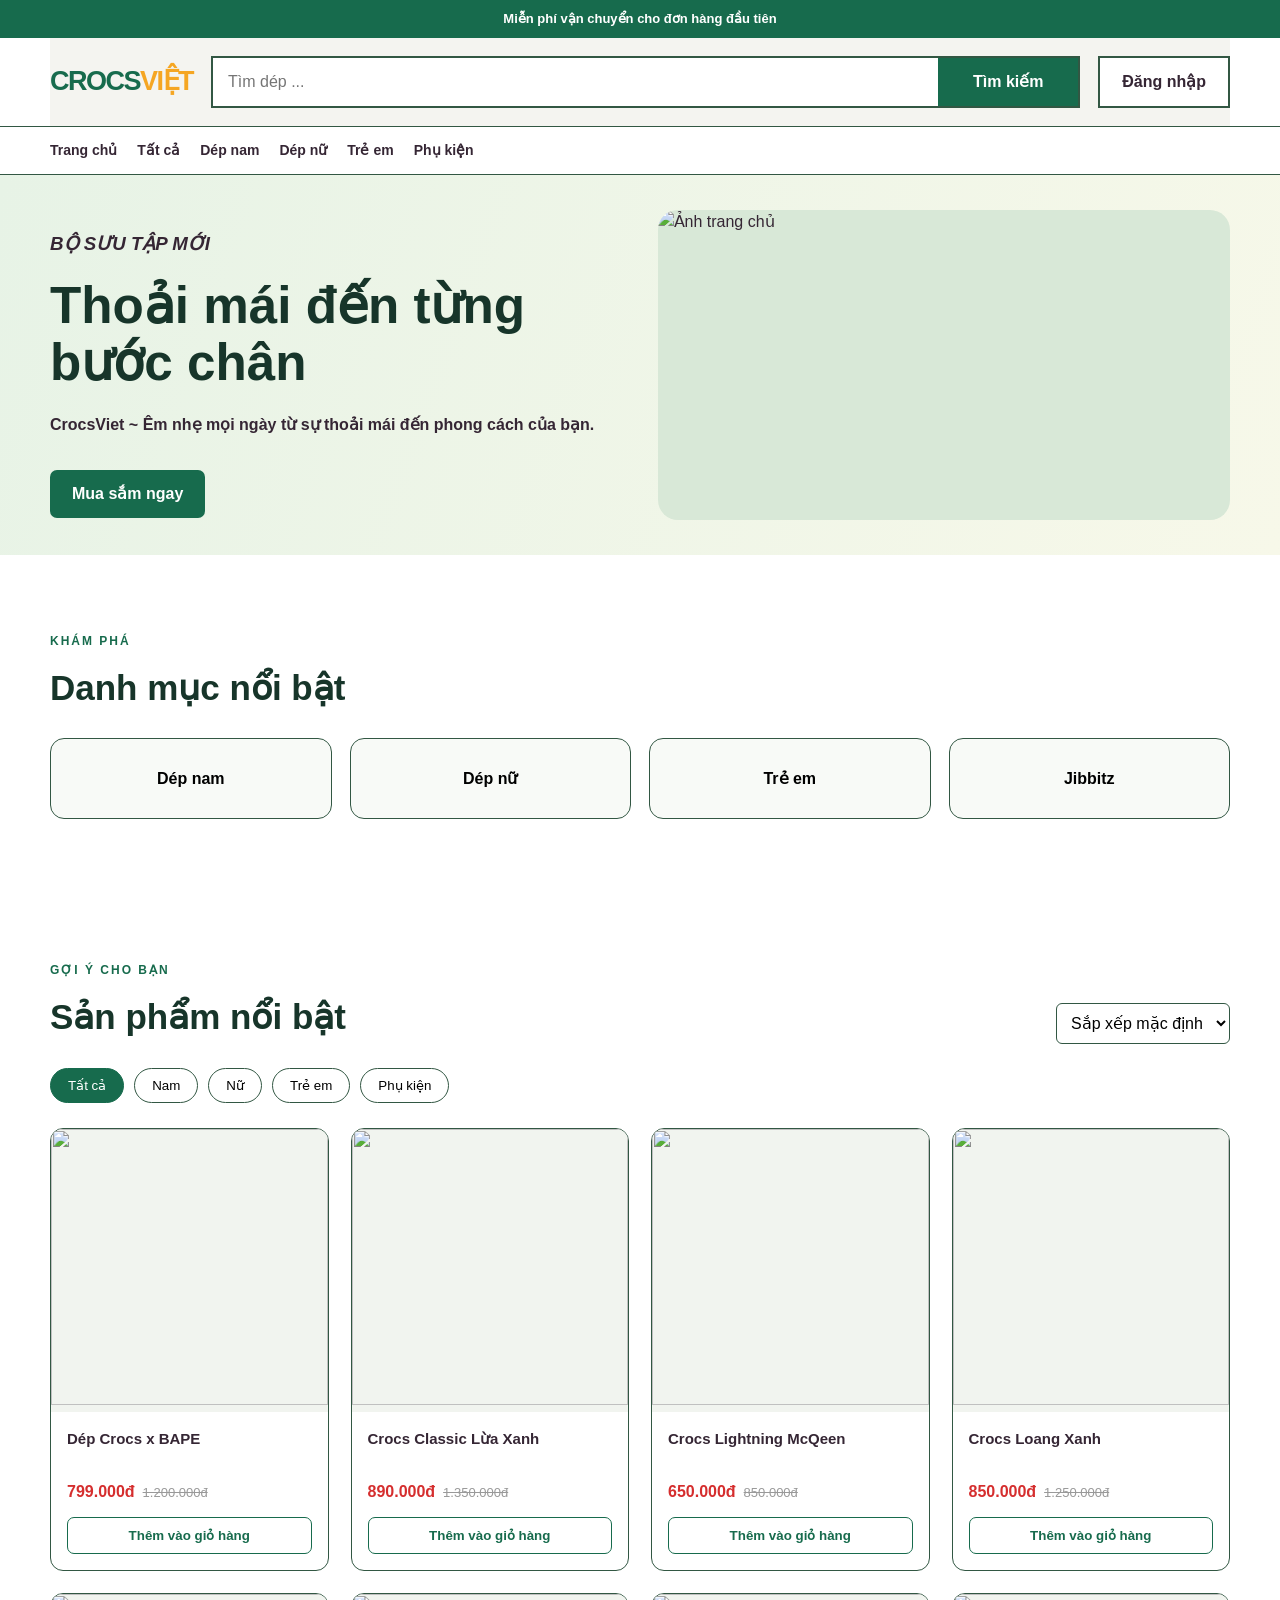
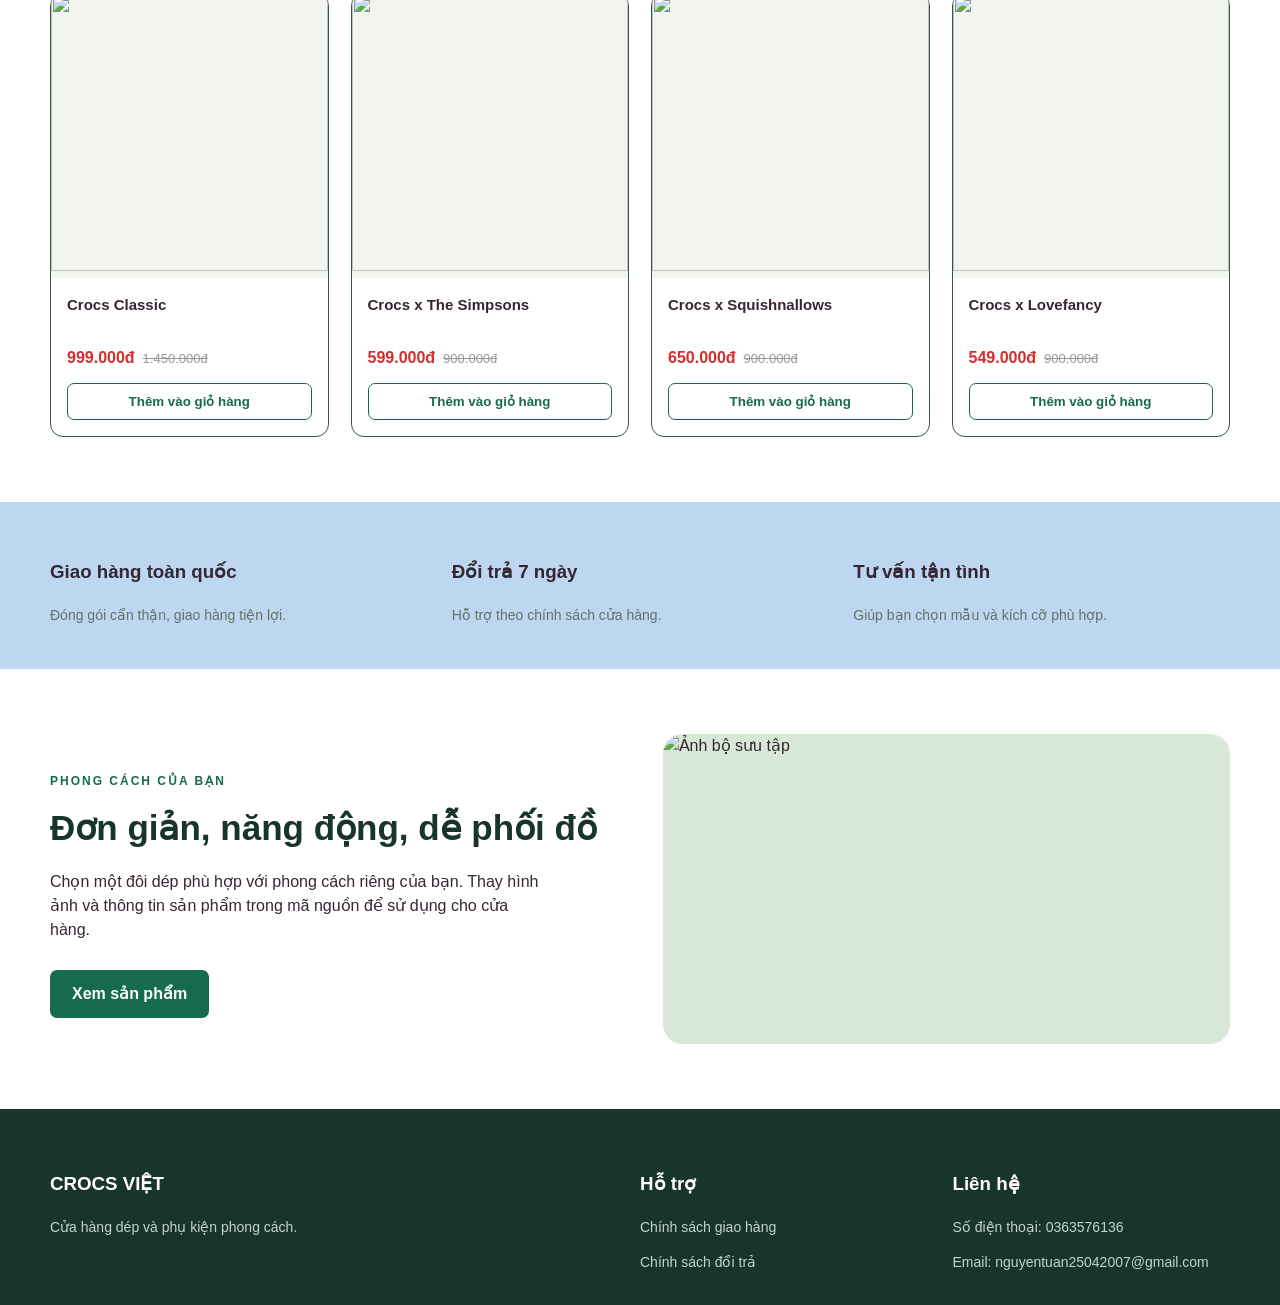
==== index.html @ 3a500b40 "Add files via upload" ====
<!doctype html>
<html lang="vi">
<head>
  <meta charset="utf-8">
  <meta name="viewport" content="width=device-width, initial-scale=1">
  <title>Crocs Việt </title>
  <link rel="stylesheet" href="baitap.css">
</head>
<body>
  <div class="thong-bao">Miễn phí vận chuyển cho đơn hàng đầu tiên </div>
  <header class="dau-trang khung">
    <a class="bieu-tuong" href="#trang-chu">CROCS<span>VIỆT</span></a>

    <form id="searchForm" class="tim-kiem"> <input type="search"
        placeholder="Tìm dép ..." aria-label="Tìm sản phẩm">
        <button type="submit">Tìm kiếm</button>
    </form>

    <div class="hanh-dong">
      <button class="nut-dang-nhap" type="button" data-open-auth="login">Đăng nhập</button>
    </div>
  </header>
  <nav class="thanh-dieu-huong">
    <div class="khung noi-dung-dieu-huong">
      <a href="#trang-chu">Trang chủ</a>
      <a href="#san-pham" data-category="all">Tất cả</a>
      <a href="#san-pham" data-category="nam">Dép nam</a>
      <a href="#san-pham" data-category="nu">Dép nữ</a>
      <a href="#san-pham" data-category="tre-em">Trẻ em</a>
      <a href="#san-pham" data-category="phu-kien">Phụ kiện</a>
    </div>
  </nav>
  <main id="trang-chu">
    <section class="phan-dau">
      <div class="khung noi-dung-phan-dau">
        <div>
          <p> <h3>  <i> BỘ SƯU TẬP MỚI </i></h3></p>
          <h1>Thoải mái đến từng bước chân</h1>
        <p> <h4> CrocsViet ~ Êm nhẹ mọi ngày từ sự thoải mái đến phong cách của bạn. </h4></p>
          <a class="nut-chinh" href="#san-pham">Mua sắm ngay </a>
        </div>
        <div class="anh-phan-dau"><img src="https://raw.githubusercontent.com/nguyentuan36/thietkeweb/92503d2f3ef054058b0512c7ae4ea42ff6da0a08/anh/anhlogo.png" alt="Ảnh trang chủ"> </div>
      </div>
    </section>
    <section class="khung phan">
      <div class="tieu-de-phan">
        <div>
          <p class="nhan-nho">KHÁM PHÁ</p>
          <h2>Danh mục nổi bật</h2>
        </div>
      </div>
      <div class="danh-muc">
        <button data-category="nam">
          <span>Dép nam</span> </button>
          <button data-category="nu"><span>Dép nữ</span> </button>
          <button data-category="tre-em"><span>Trẻ em</span> </button>
          <button data-category="phu-kien"><span>Jibbitz</span></button>
      </div>
    </section>

    <section id="san-pham" class="khung phan">
      <div class="tieu-de-phan">
        <div>
          <p class="nhan-nho">GỢI Ý CHO BẠN</p>
          <h2>Sản phẩm nổi bật</h2>
        </div><select id="sortSelect" aria-label="Sắp xếp sản phẩm">
          <option value="default">Sắp xếp mặc định</option>
          <option value="price-asc">Giá thấp đến cao</option>
          <option value="price-desc">Giá cao đến thấp</option>
        </select>
      </div>

      <div class="bo-loc" id="filters">
        <button class="dang-chon" data-category="all">Tất cả</button>
        <button data-category="nam">Nam</button>
        <button data-category="nu">Nữ</button>
        <button data-category="tre-em">Trẻ em</button>
        <button data-category="phu-kien">Phụ kiện</button>
      </div>

    <div class="luoi-san-pham" id="productGrid">

        <article class="the-san-pham" data-id="1"  >
          <div class="anh-san-pham">
            <img src="https://raw.githubusercontent.com/nguyentuan36/thietkeweb/92503d2f3ef054058b0512c7ae4ea42ff6da0a08/anh/anh1.jpg">
          </div>
          <div class="thong-tin-san-pham">
            <h3>  Dép  Crocs x BAPE </h3>
            <span class="gia-moi">799.000đ</span><del class="gia-cu">1.200.000đ</del>
            <button class="them-gio" type="button">Thêm vào giỏ hàng</button>
          </div>
        </article>


        <article class="the-san-pham" data-id="2" >
          <div class="anh-san-pham">
            <img src="https://raw.githubusercontent.com/nguyentuan36/thietkeweb/92503d2f3ef054058b0512c7ae4ea42ff6da0a08/anh/anh2.jpg">
           
          </div>
          <div class="thong-tin-san-pham">
            <h3>Crocs Classic Lừa Xanh </h3>
            <span class="gia-moi">890.000đ</span><del class="gia-cu">1.350.000đ</del>
            <button class="them-gio" type="button">Thêm vào giỏ hàng</button>
          </div>
        </article>


        <article class="the-san-pham" data-id="3" >
          <div class="anh-san-pham">
            <img src="https://raw.githubusercontent.com/nguyentuan36/thietkeweb/92503d2f3ef054058b0512c7ae4ea42ff6da0a08/anh/anh3.jpg">
            
          </div>
          <div class="thong-tin-san-pham">
            <h3>Crocs Lightning McQeen</h3>
            <span class="gia-moi">650.000đ</span><del class="gia-cu">850.000đ</del>
            <button class="them-gio" type="button">Thêm vào giỏ hàng</button>
          </div>
        </article>


        <article class="the-san-pham" data-id="4" >
          <div class="anh-san-pham">
            <img src="https://raw.githubusercontent.com/nguyentuan36/thietkeweb/92503d2f3ef054058b0512c7ae4ea42ff6da0a08/anh/anh4.jpg">
           
          </div>
          <div class="thong-tin-san-pham">
            <h3>Crocs Loang Xanh</h3>
            <span class="gia-moi">850.000đ</span><del class="gia-cu">1.250.000đ</del>
            <button class="them-gio" type="button">Thêm vào giỏ hàng</button>
          </div>
        </article>


        <article class="the-san-pham" data-id="5" >
          <div class="anh-san-pham">
            <img src="https://raw.githubusercontent.com/nguyentuan36/thietkeweb/92503d2f3ef054058b0512c7ae4ea42ff6da0a08/anh/anh5.jpg">
           
          </div>
          <div class="thong-tin-san-pham">
            <h3>Crocs Classic </h3>
            <span class="gia-moi">999.000đ</span><del class="gia-cu">1.450.000đ</del>
            <button class="them-gio" type="button">Thêm vào giỏ hàng</button>
          </div>
        </article>


        <article class="the-san-pham" data-id="6">
          <div class="anh-san-pham">
            <img src="https://raw.githubusercontent.com/nguyentuan36/thietkeweb/92503d2f3ef054058b0512c7ae4ea42ff6da0a08/anh/anh6.jpg">
            
          </div>
          <div class="thong-tin-san-pham">
            <h3>Crocs x The Simpsons</h3>
            <span class="gia-moi">599.000đ</span><del class="gia-cu">900.000đ</del>
            <button class="them-gio" type="button">Thêm vào giỏ hàng</button>
          </div>
        </article>
        
        <article class="the-san-pham" data-id="7" >
          <div class="anh-san-pham">
            <img src="https://raw.githubusercontent.com/nguyentuan36/thietkeweb/92503d2f3ef054058b0512c7ae4ea42ff6da0a08/anh/anh7.jpg">
            
          </div>
          <div class="thong-tin-san-pham">
            <h3>Crocs x Squishnallows</h3>
            <span class="gia-moi">650.000đ</span><del class="gia-cu">900.000đ</del>
            <button class="them-gio" type="button">Thêm vào giỏ hàng</button>
          </div>
        </article>

          <article class="the-san-pham" data-id="8" >
          <div class="anh-san-pham">
            <img src="https://raw.githubusercontent.com/nguyentuan36/thietkeweb/92503d2f3ef054058b0512c7ae4ea42ff6da0a08/anh/anh8.jpg">
          
          </div>
          <div class="thong-tin-san-pham">
            <h3>Crocs x Lovefancy</h3>
            <span class="gia-moi">549.000đ</span><del class="gia-cu">900.000đ</del>
            <button class="them-gio" type="button">Thêm vào giỏ hàng</button>
          </div>
        </article>

      </div>

      <p class="trong" id="emptyMessage" hidden>Không tìm thấy sản phẩm phù hợp.</p>
    </section>


    <section class="loi-ich">
      <div class="khung luoi-loi-ich">
        <div><strong> <h3>Giao hàng toàn quốc</h3></strong>
          <p>Đóng gói cẩn thận, giao hàng tiện lợi.</p>
        </div>

        <div><strong><h3>Đổi trả 7 ngày</h3></strong>
          <p>Hỗ trợ theo chính sách cửa hàng.</p>
        </div>

        <div><strong><h3> Tư vấn tận tình</h3></strong>
          <p>Giúp bạn chọn mẫu và kích cỡ phù hợp.</p>
        </div>
      </div>

    </section>


    <section class="khung phan gioi-thieu-cua-hang">
      <div>
        <p class="nhan-nho">PHONG CÁCH CỦA BẠN</p>
        <h2>Đơn giản, năng động, dễ phối đồ</h2>
        <p>Chọn một đôi dép phù hợp với phong cách riêng của bạn. Thay hình ảnh và thông tin sản phẩm trong mã nguồn để
          sử dụng cho cửa hàng.</p><a href="#san-pham" class="nut-chinh">Xem sản phẩm</a>
      </div>
        <div class="anh-cua-hang"><img src="https://raw.githubusercontent.com/nguyentuan36/thietkeweb/92503d2f3ef054058b0512c7ae4ea42ff6da0a08/anh/logo.jpg" alt="Ảnh bộ sưu tập"></div>
    </section>
  </main>
  
  <footer class="chan-trang">
    <div class="khung luoi-chan-trang">
      <div>
        <h3>CROCS VIỆT</h3>
        <p>Cửa hàng dép và phụ kiện phong cách.</p>
      </div>
      <div>
        <h3>Hỗ trợ</h3>
        <p>Chính sách giao hàng</p>
        <p>Chính sách đổi trả</p>
      </div>
      <div>
        <h3>Liên hệ</h3>
        <p>Số điện thoại: 0363576136</p>
        <p>Email: nguyentuan25042007@gmail.com</p>
      </div>
    </div>
  </footer>

  <div class="modal-login" id="authModal" aria-hidden="true">
    <div class="modal-login__backdrop" data-close-auth></div>
    <div class="modal-login__panel" role="dialog" aria-modal="true" aria-labelledby="authTitle">
      <button class="modal-close" type="button" aria-label="Đóng" data-close-auth>×</button>

      <div class="auth-tabs" aria-label="Chọn đăng nhập hoặc đăng ký">
        <button class="auth-tab active" type="button" data-auth-tab="login">Đăng nhập</button>
        <button class="auth-tab" type="button" data-auth-tab="register">Đăng ký</button>
      </div>

      <form id="loginForm" class="form1 auth-form active" data-form="login" novalidate>
        <h3 id="authTitle">Đăng nhập</h3>
        <div class="group1">
          <label for="loginUsername">Tên đăng nhập</label>
          <input type="text" id="loginUsername" name="loginUsername" placeholder="Nhập tên đăng nhập">
        </div>
        <div class="group1">
          <label for="loginPassword">Mật khẩu</label>
          <input type="password" id="loginPassword" name="loginPassword" placeholder="Nhập mật khẩu">
        </div>
        <button type="submit" class="btn1">Đăng nhập</button>
      </form>

      <form id="registerForm" class="form1 auth-form" data-form="register" novalidate>
        <h3>Đăng ký</h3>
        <div class="group1">
          <label for="registerUsername">Tên đăng nhập</label>
          <input type="text" id="registerUsername" name="registerUsername" placeholder="Nhập tên đăng ký">
        </div>
        <div class="group1">
          <label for="registerEmail">Email</label>
          <input type="email" id="registerEmail" name="registerEmail" placeholder="Nhập email của bạn">
        </div>
        <div class="group1">
          <label for="registerPassword">Mật khẩu</label>
          <input type="password" id="registerPassword" name="registerPassword" placeholder="Nhập mật khẩu">
        </div>
        <button type="submit" class="btn1">Đăng ký</button>
      </form>

      <p id="authMessage" class="auth-message" aria-live="polite"></p>
    </div>
  </div>

  <script src="baitap.js"></script>
</body>

</html>
---- baitap.css ----
* {
    box-sizing: border-box;
}

:root {
    --green: #176b4d;
    --dark: #17352a;
    --cream: #bed7f0;
    --line: #325743;
    --text: #352634;
}

html {
    scroll-behavior: smooth;
}

body {
    margin: 0;
    color: var(--text);
    font-family: Arial, Helvetica, sans-serif;
    line-height: 1.5;
}

select {
    font: inherit;
}

button {
    cursor: pointer;
}

a {
    text-decoration: none;
    color: inherit;
}

.khung {
    width: min(1180px, 95%);
    margin: auto;
}

.thong-bao {
    text-align: center;
    background: var(--green);
    color: white;
    padding: 9px 12px;
    font-size: 13px;
    font-weight: 600;
}

.dau-trang {
    display: flex;
    align-items: center;
    gap: 18px;
    padding: 18px 0;
    background: #f4f4f0;
}

.bieu-tuong {
    font-size: 27px;
    font-weight: 900;
    letter-spacing: -1.5px;
    color: var(--green);
    white-space: nowrap;
}

.bieu-tuong span {
    color: #f5a623;
}

.tim-kiem {
    display: flex;
    flex: 1;
    border: 2px solid var(--line);
    background: white;
    border-radius: 0;
    overflow: hidden;
    min-height: 52px;
}

.tim-kiem input {
    flex: 1;
    min-width: 0;
    padding: 12px 15px;
    border: 0;
    outline: none;
    font-size: 16px;
    background: transparent;
}

.tim-kiem button,
.nut-chinh {
    border: 0;
    background: var(--green);
    color: #fff;
    padding: 12px 22px;
    font-weight: 700;
    min-width: 140px;
    font-size: 16px;
}

.thanh-dieu-huong {
    border-top: 1px solid var(--line);
    border-bottom: 1px solid var(--line);
}

.hanh-dong {
    display: flex;
    align-items: center;
    gap: 10px;
    margin-left: auto;
}

.nut-dang-nhap,
.nut-gio-hang {
    border: 2px solid var(--line);
    border-radius: 0;
    padding: 12px 22px;
    background: white;
    color: var(--text);
    font-weight: 700;
    cursor: pointer;
    transition: all 0.2s ease;
    min-width: 120px;
    min-height: 52px;
    font-size: 16px;
}

.nut-dang-nhap:hover,
.nut-gio-hang:hover {
    background: var(--green);
    color: white;
    border-color: var(--green);
}

.noi-dung-dieu-huong {
    display: flex;
    gap: 32px;
    overflow-x: auto;
    white-space: nowrap;
    padding: 13px 0;
    font-weight: 700;
    font-size: 14px;
}

.thanh-dieu-huong a:hover {
    color: var(--green);
}

.phan-dau {
    background: linear-gradient(110deg, #e7f3e6, #f7f8e9);
}

.noi-dung-phan-dau {
    display: grid;
    grid-template-columns: 1fr 1fr;
    align-items: center;
    gap: 35px;
    min-height: 380px;
    padding: 35px 0;
}

.phan-dau h1 {
    font-size: clamp(34px, 4vw, 55px);
    line-height: 1.12;
    margin: 8px 0 16px;
    color: var(--dark);
}

.phan-dau p:not(.nhan-nho) {
    max-width: 430px;
}

.nhan-nho {
    font-size: 12px;
    letter-spacing: 2px;
    font-weight: 800;
    color: var(--green);
}

.nut-chinh {
    display: inline-block;
    border-radius: 7px;
    margin-top: 12px;
}

.anh-phan-dau,
.anh-cua-hang {
    background: #d8e8d7;
    border-radius: 20px;
    min-height: 310px;
    overflow: hidden;
}

.anh-phan-dau img,
.anh-cua-hang img {
    width: 100%;
    height: 100%;
    object-fit: cover;
    display: block;
}

.phan {
    padding: 65px 0;
}

.tieu-de-phan {
    display: flex;
    justify-content: space-between;
    align-items: end;
    gap: 16px;
    margin-bottom: 24px;
}

.tieu-de-phan h2,
.gioi-thieu-cua-hang h2 {
    font-size: clamp(25px, 3vw, 35px);
    margin: 0;
    color: var(--dark);
}

.tieu-de-phan select {
    border: 1px solid var(--line);
    border-radius: 6px;
    padding: 10px;
    background: white;
}

.danh-muc {
    display: grid;
    grid-template-columns: repeat(4, 1fr);
    gap: 18px;
}

.danh-muc button {
    display: grid;
    gap: 8px;
    place-items: center;
    padding: 30px 10px;
    border: 1px solid var(--line);
    border-radius: 14px;
    background: #f8faf7;
    font-size: 32px;
}

.danh-muc span {
    font-size: 16px;
    font-weight: 700;
}

.danh-muc button:hover,
.the-san-pham:hover {
    border-color: #b0d1bc;
    transform: translateY(-3px);
}

.bo-loc {
    display: flex;
    flex-wrap: wrap;
    gap: 10px;
    margin-bottom: 25px;
}

.bo-loc button {
    padding: 9px 17px;
    border: 1px solid var(--line);
    background: white;
    border-radius: 20px;
}

.bo-loc button.dang-chon {
    background: var(--green);
    color: white;
    border-color: var(--green);
}

.luoi-san-pham {
    display: grid;
    grid-template-columns: repeat(4, minmax(0, 1fr));
    gap: 22px;
}

.the-san-pham {
    border: 1px solid var(--line);
    border-radius: 13px;
    overflow: hidden;
    transition: .2s;
    background: white;
}

.anh-san-pham {
    position: relative;
    aspect-ratio: 1/1;
    background: #f1f4ef;
}

.anh-san-pham img {
    width: 100%;
    height: 100%;
    object-fit: cover;
}

.thong-tin-san-pham {
    padding: 16px;
}

.thong-tin-san-pham h3 {
    font-size: 15px;
    min-height: 44px;
    margin: 0 0 8px;
}

.gia-moi {
    color: #d52e2e;
    font-weight: 800;
}

.gia-cu {
    color: #999;
    text-decoration: line-through;
    font-size: 13px;
    margin-left: 8px;
}

.them-gio {
    width: 100%;
    border: 1px solid var(--green);
    background: white;
    color: var(--green);
    font-weight: 700;
    padding: 10px;
    border-radius: 7px;
    margin-top: 13px;
}

.them-gio:hover {
    background: var(--green);
    color: white;
}

.trong {
    text-align: center;
    padding: 35px;
}

.loi-ich {
    background: var(--cream);
    padding: 38px 0;
}

.luoi-loi-ich {
    display: grid;
    grid-template-columns: repeat(3, 1fr);
    gap: 25px;
}

.luoi-loi-ich p {
    margin: 5px 0;
    color: #647068;
    font-size: 14px;
}

.gioi-thieu-cua-hang {
    display: grid;
    grid-template-columns: 1fr 1fr;
    align-items: center;
    gap: 45px;
}

.gioi-thieu-cua-hang p:not(.nhan-nho) {
    max-width: 500px;
}

.chan-trang {
    background: #17352a;
    color: #fff;
    padding: 42px 0 18px;
}

.luoi-chan-trang {
    display: grid;
    grid-template-columns: 2fr 1fr 1fr;
    gap: 35px;
}

.chan-trang p {
    color: #c4d4cb;
    font-size: 14px;
}

.container1 {
    display: flex;
    justify-content: center;
    align-items: center;
    padding: 50px 20px;
    background: linear-gradient(135deg, #edf7ef, #f7f8ef);
}

.card1 {
    width: min(420px, 100%);
    background: #fff;
    border: 1px solid #e3e9e4;
    border-radius: 18px;
    box-shadow: 0 12px 30px rgba(12, 40, 30, 0.08);
    padding: 30px 24px;
}

.card1 h2 {
    margin: 0 0 20px;
    text-align: center;
    font-size: 2rem;
    color: var(--dark);
}

.form1 {
    display: flex;
    flex-direction: column;
    gap: 18px;
}

.group1 {
    display: flex;
    flex-direction: column;
    gap: 8px;
}

.group1 label {
    font-weight: 700;
    color: var(--text);
}

.group1 input {
    height: 46px;
    border: 1px solid #dfe7e2;
    border-radius: 10px;
    padding: 0 12px;
    font: inherit;
    outline: none;
    background: #fff;
}

.group1 input:focus {
    border-color: var(--green);
    box-shadow: 0 0 0 4px rgba(23,107,77,0.08);
}

.btn1 {
    height: 46px;
    border: none;
    border-radius: 10px;
    background: var(--green);
    color: white;
    font-weight: 700;
    cursor: pointer;
}

.message1 {
    min-height: 20px;
    margin: 0;
    text-align: center;
    font-size: 0.9rem;
    font-weight: 700;
}

.modal-login {
    position: fixed;
    inset: 0;
    display: none;
    align-items: center;
    justify-content: center;
    z-index: 999;
}

.modal-login.active {
    display: flex;
}

.modal-login__backdrop {
    position: absolute;
    inset: 0;
    background: rgba(17, 24, 39, 0.5);
}

.modal-login__panel {
    position: relative;
    z-index: 1;
    width: min(420px, calc(100% - 30px));
    background: #fff;
    border-radius: 18px;
    padding: 26px 22px 20px;
    box-shadow: 0 20px 40px rgba(0, 0, 0, 0.16);
}

.modal-close {
    position: absolute;
    top: 12px;
    right: 14px;
    border: 0;
    background: transparent;
    font-size: 28px;
    line-height: 1;
    cursor: pointer;
    color: #4d5a57;
}

.modal-login__panel h3 {
    margin: 0 0 18px;
    text-align: center;
    color: var(--dark);
    font-size: 2rem;
}

.field {
    margin-bottom: 16px;
}

.field label {
    display: block;
    margin-bottom: 8px;
    font-weight: 700;
    color: var(--text);
}

.field input {
    width: 100%;
    height: 46px;
    border: 1px solid #dfe7e2;
    border-radius: 10px;
    padding: 0 12px;
    font: inherit;
    background: white;
}

.field input:focus {
    border-color: var(--green);
    outline: none;
    box-shadow: 0 0 0 4px rgba(23, 107, 77, 0.08);
}

.login-btn {
    width: 100%;
    height: 46px;
    border: 0;
    border-radius: 10px;
    background: var(--green);
    color: white;
    font-weight: 700;
    cursor: pointer;
    margin-top: 6px;
}

.switch-auth {
    margin: 18px 0 0;
    text-align: center;
    color: #4d5a57;
    font-size: 0.92rem;
}

.link-toggle {
    border: 0;
    background: transparent;
    padding: 0;
    color: var(--green);
    font-weight: 700;
    cursor: pointer;
}

.auth-message {
    min-height: 22px;
    margin: 14px 0 0;
    font-size: 0.9rem;
    font-weight: 700;
    text-align: center;
}

.auth-message.error {
    color: #d32f2f;
}

.auth-message.success {
    color: #1f8a4c;
}

.auth-tabs {
    display: grid;
    grid-template-columns: 1fr 1fr;
    gap: 8px;
    margin-bottom: 18px;
    padding: 6px;
    border-radius: 10px;
    background: #eef2ef;
}

.auth-tab {
    padding: 10px 12px;
    border: 0;
    border-radius: 8px;
    background: transparent;
    color: var(--text);
    font-weight: 700;
}

.auth-tab.active {
    background: var(--green);
    color: #fff;
}

.auth-form {
    display: none;
}

.auth-form.active {
    display: flex;
}

.auth-form h3 {
    margin: 0 0 14px;
}

@media (max-width: 850px) {
    .dau-trang {
        flex-wrap: wrap;
        gap: 12px;
    }

    .hanh-dong {
        margin-left: 0;
    }

    .tim-kiem {
        order: 3;
        flex-basis: 100%;
    }

    .noi-dung-phan-dau {
        min-height: 0;
    }

    .luoi-san-pham {
        grid-template-columns: repeat(2, 1fr);
    }

    .danh-muc {
        grid-template-columns: repeat(2, 1fr);
    }
}

@media (max-width: 560px) {
    .noi-dung-phan-dau,
    .gioi-thieu-cua-hang {
        grid-template-columns: 1fr;
    }

    .noi-dung-phan-dau {
        padding: 38px 0;
    }

    .anh-phan-dau,
    .anh-cua-hang {
        min-height: 220px;
    }

    .phan {
        padding: 42px 0;
    }

    .tieu-de-phan {
        align-items: start;
        flex-direction: column;
    }

    .luoi-san-pham {
        gap: 10px;
    }

    .thong-tin-san-pham {
        padding: 11px;
    }

    .luoi-loi-ich,
    .luoi-chan-trang {
        grid-template-columns: 1fr;
        gap: 15px;
    }

    .dau-trang {
        padding: 15px 0;
    }

    .bieu-tuong {
        font-size: 23px;
    }

    .options-login {
        flex-direction: column;
        align-items: flex-start;
    }
}

.nut-gio-hang {
    margin-left: auto;
}

.noi-dung-dieu-huong {
    gap: 20px;
}
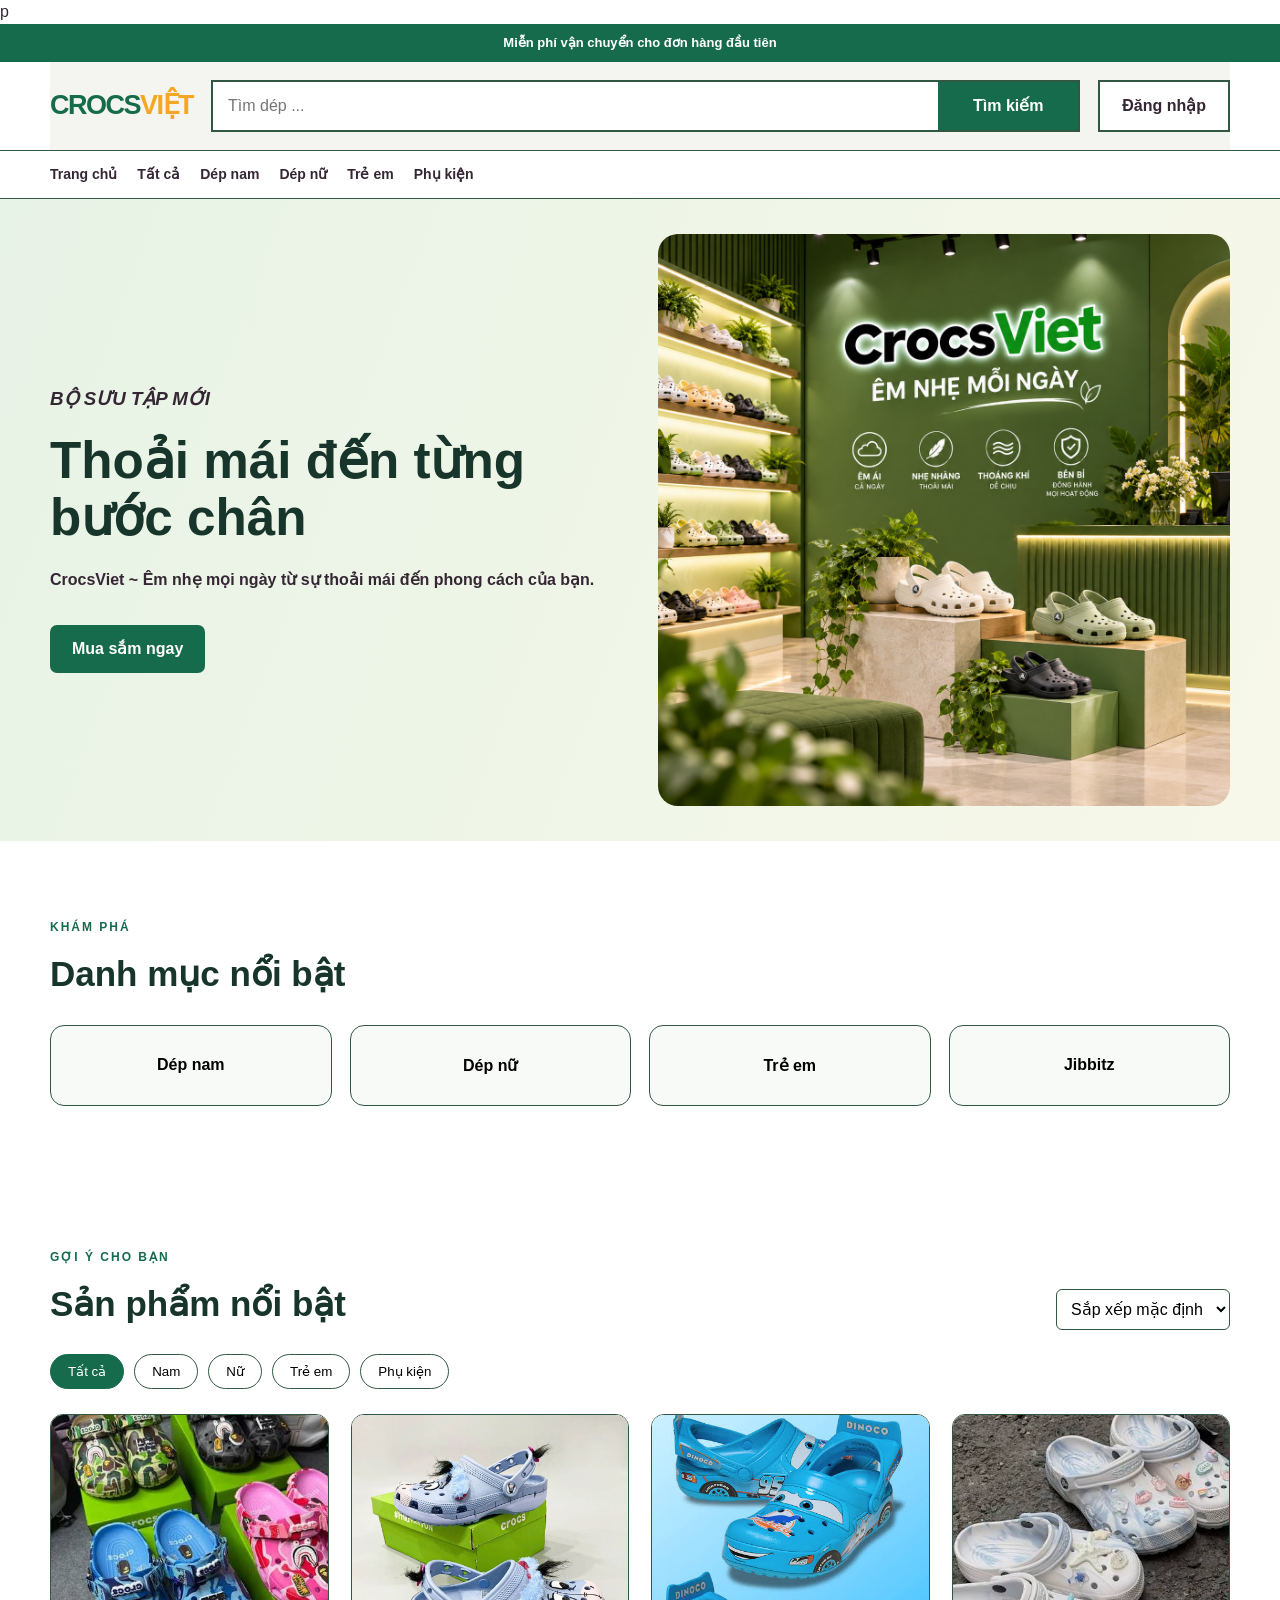
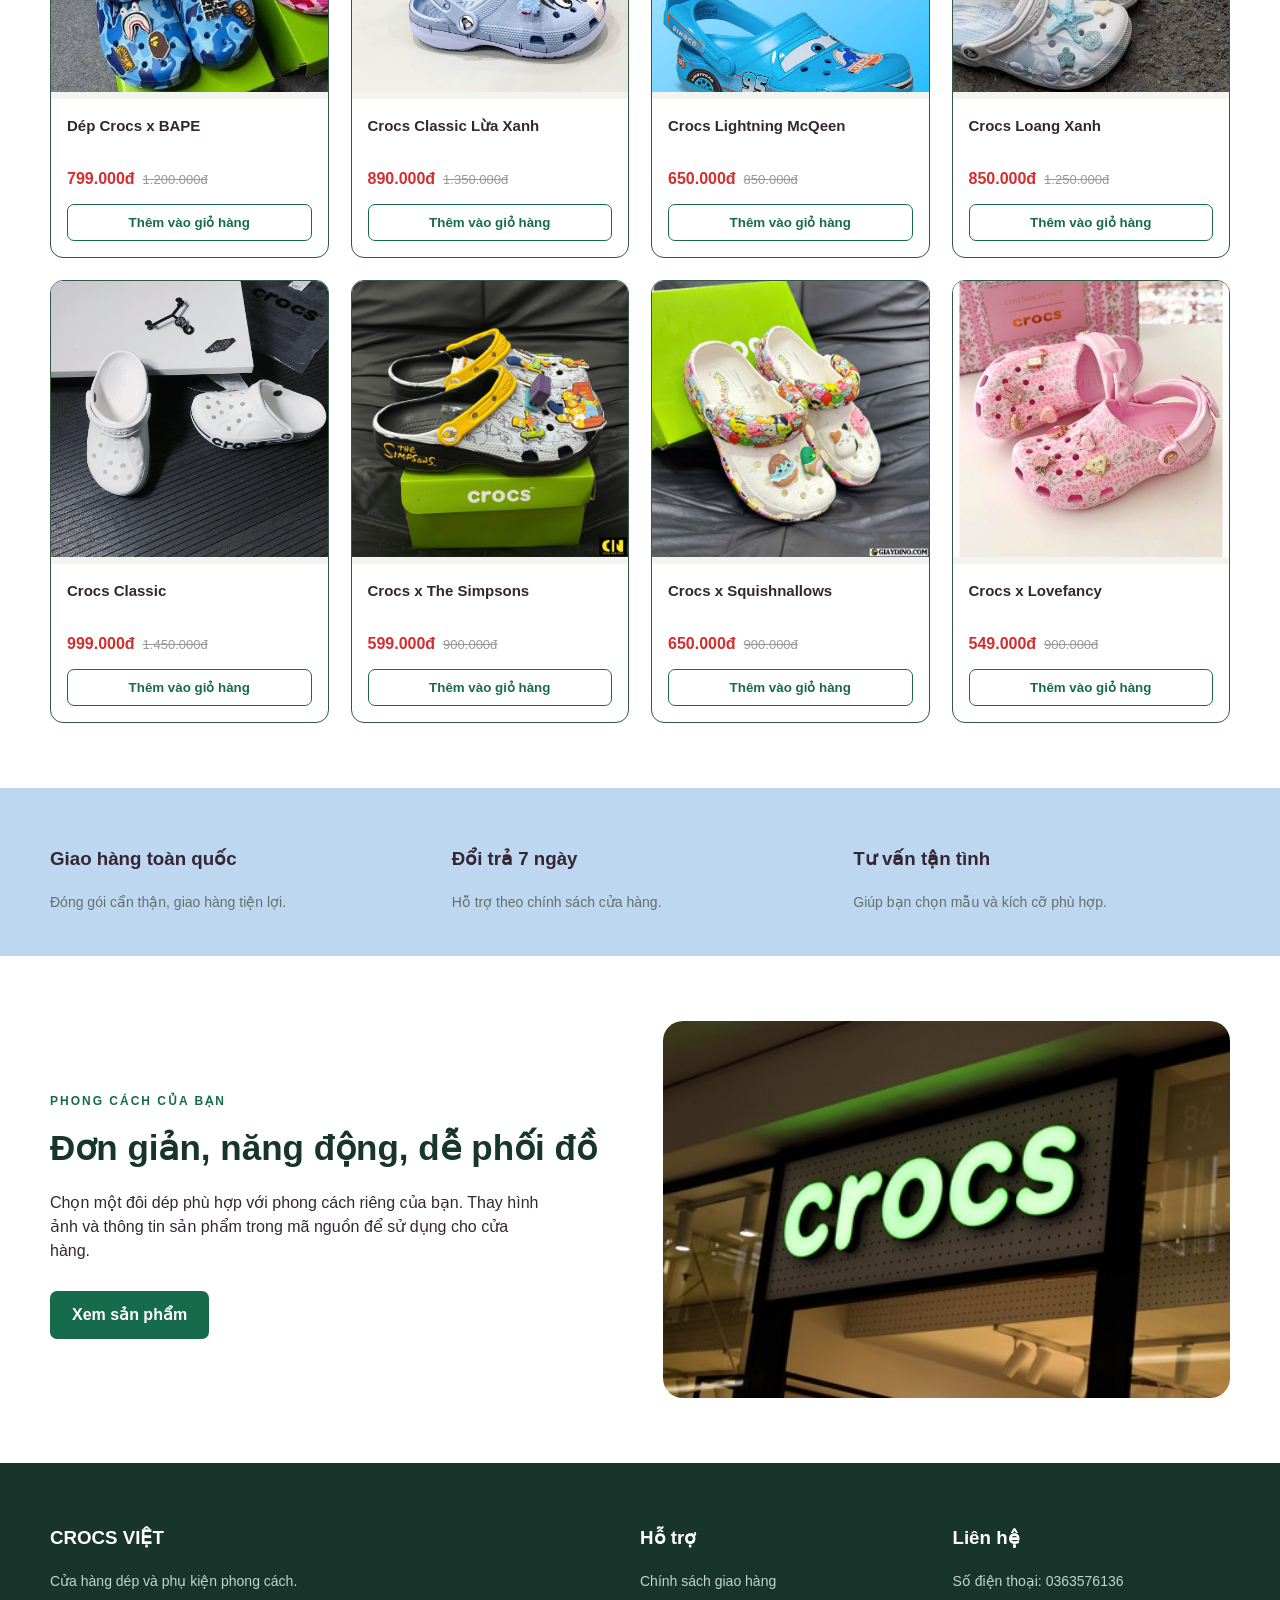
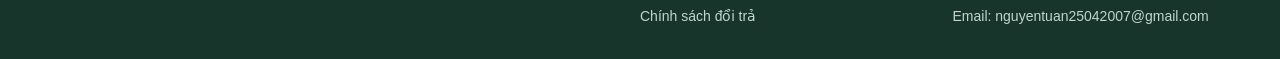
==== commit 43629c2f: "Add files via upload" ====
--- a/index.html
+++ b/index.html
@@ -5,7 +5,7 @@
   <meta name="viewport" content="width=device-width, initial-scale=1">
   <title>Crocs Việt </title>
   <link rel="stylesheet" href="baitap.css">
-</head>
+</head>p
 <body>
   <div class="thong-bao">Miễn phí vận chuyển cho đơn hàng đầu tiên </div>
   <header class="dau-trang khung">
@@ -39,7 +39,7 @@
         <p> <h4> CrocsViet ~ Êm nhẹ mọi ngày từ sự thoải mái đến phong cách của bạn. </h4></p>
           <a class="nut-chinh" href="#san-pham">Mua sắm ngay </a>
         </div>
-        <div class="anh-phan-dau"><img src="https://raw.githubusercontent.com/nguyentuan36/thietkeweb/92503d2f3ef054058b0512c7ae4ea42ff6da0a08/anh/anhlogo.png" alt="Ảnh trang chủ"> </div>
+        <div class="anh-phan-dau"><img src="./anh/anhlogo.png" alt="Ảnh trang chủ"> </div>
       </div>
     </section>
     <section class="khung phan">
@@ -82,7 +82,7 @@
 
         <article class="the-san-pham" data-id="1"  >
           <div class="anh-san-pham">
-            <img src="https://raw.githubusercontent.com/nguyentuan36/thietkeweb/92503d2f3ef054058b0512c7ae4ea42ff6da0a08/anh/anh1.jpg">
+            <img src="./anh/anh1.jpg">
           </div>
           <div class="thong-tin-san-pham">
             <h3>  Dép  Crocs x BAPE </h3>
@@ -94,7 +94,7 @@
 
         <article class="the-san-pham" data-id="2" >
           <div class="anh-san-pham">
-            <img src="https://raw.githubusercontent.com/nguyentuan36/thietkeweb/92503d2f3ef054058b0512c7ae4ea42ff6da0a08/anh/anh2.jpg">
+            <img src="./anh/anh2.jpg">
            
           </div>
           <div class="thong-tin-san-pham">
@@ -107,7 +107,7 @@
 
         <article class="the-san-pham" data-id="3" >
           <div class="anh-san-pham">
-            <img src="https://raw.githubusercontent.com/nguyentuan36/thietkeweb/92503d2f3ef054058b0512c7ae4ea42ff6da0a08/anh/anh3.jpg">
+            <img src="./anh/anh3.jpg">
             
           </div>
           <div class="thong-tin-san-pham">
@@ -120,7 +120,7 @@
 
         <article class="the-san-pham" data-id="4" >
           <div class="anh-san-pham">
-            <img src="https://raw.githubusercontent.com/nguyentuan36/thietkeweb/92503d2f3ef054058b0512c7ae4ea42ff6da0a08/anh/anh4.jpg">
+            <img src="./anh/anh4.jpg">
            
           </div>
           <div class="thong-tin-san-pham">
@@ -133,7 +133,7 @@
 
         <article class="the-san-pham" data-id="5" >
           <div class="anh-san-pham">
-            <img src="https://raw.githubusercontent.com/nguyentuan36/thietkeweb/92503d2f3ef054058b0512c7ae4ea42ff6da0a08/anh/anh5.jpg">
+            <img src="./anh/anh5.jpg">
            
           </div>
           <div class="thong-tin-san-pham">
@@ -146,7 +146,7 @@
 
         <article class="the-san-pham" data-id="6">
           <div class="anh-san-pham">
-            <img src="https://raw.githubusercontent.com/nguyentuan36/thietkeweb/92503d2f3ef054058b0512c7ae4ea42ff6da0a08/anh/anh6.jpg">
+            <img src="./anh/anh6.jpg">
             
           </div>
           <div class="thong-tin-san-pham">
@@ -158,7 +158,7 @@
         
         <article class="the-san-pham" data-id="7" >
           <div class="anh-san-pham">
-            <img src="https://raw.githubusercontent.com/nguyentuan36/thietkeweb/92503d2f3ef054058b0512c7ae4ea42ff6da0a08/anh/anh7.jpg">
+            <img src="./anh/anh7.jpg">
             
           </div>
           <div class="thong-tin-san-pham">
@@ -170,7 +170,7 @@
 
           <article class="the-san-pham" data-id="8" >
           <div class="anh-san-pham">
-            <img src="https://raw.githubusercontent.com/nguyentuan36/thietkeweb/92503d2f3ef054058b0512c7ae4ea42ff6da0a08/anh/anh8.jpg">
+            <img src="./anh/anh8.jpg">
           
           </div>
           <div class="thong-tin-san-pham">
@@ -211,7 +211,7 @@
         <p>Chọn một đôi dép phù hợp với phong cách riêng của bạn. Thay hình ảnh và thông tin sản phẩm trong mã nguồn để
           sử dụng cho cửa hàng.</p><a href="#san-pham" class="nut-chinh">Xem sản phẩm</a>
       </div>
-        <div class="anh-cua-hang"><img src="https://raw.githubusercontent.com/nguyentuan36/thietkeweb/92503d2f3ef054058b0512c7ae4ea42ff6da0a08/anh/logo.jpg" alt="Ảnh bộ sưu tập"></div>
+        <div class="anh-cua-hang"><img src="./anh/logo.jpg" alt="Ảnh bộ sưu tập"></div>
     </section>
   </main>
   
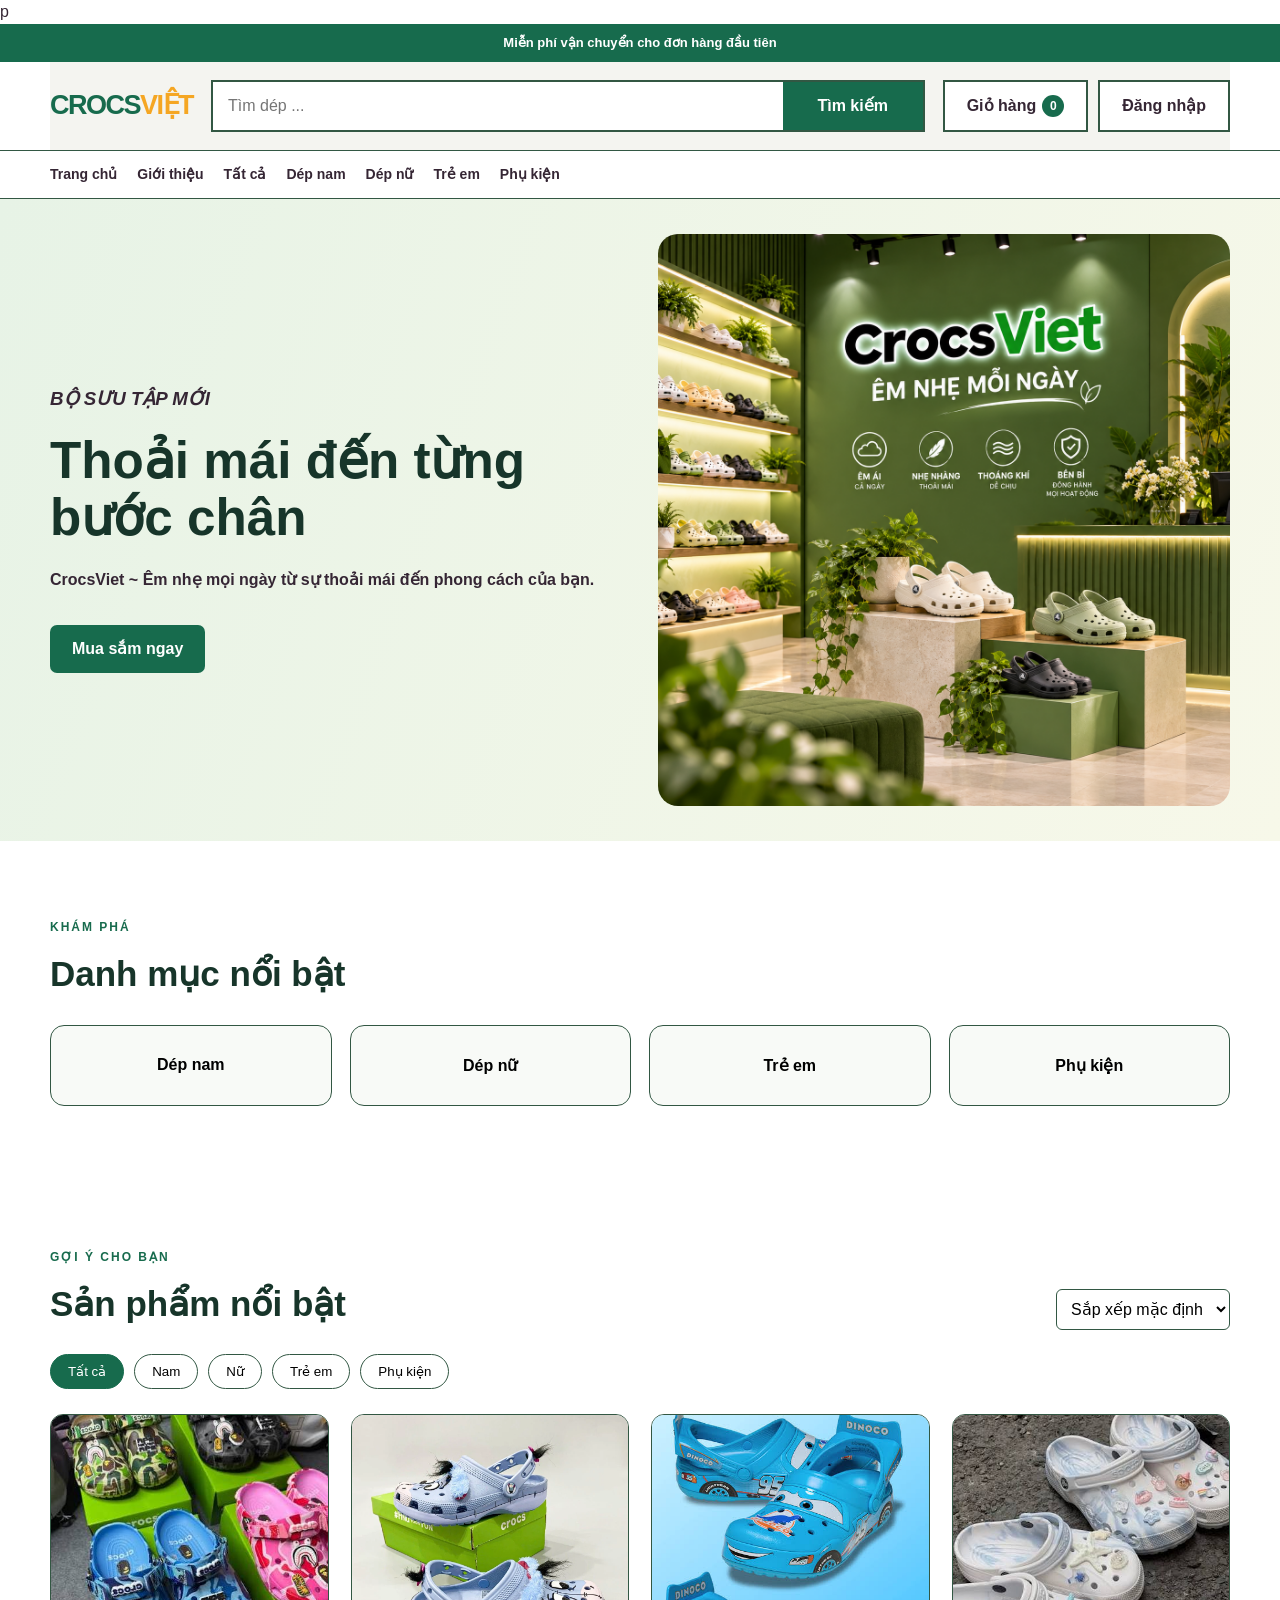
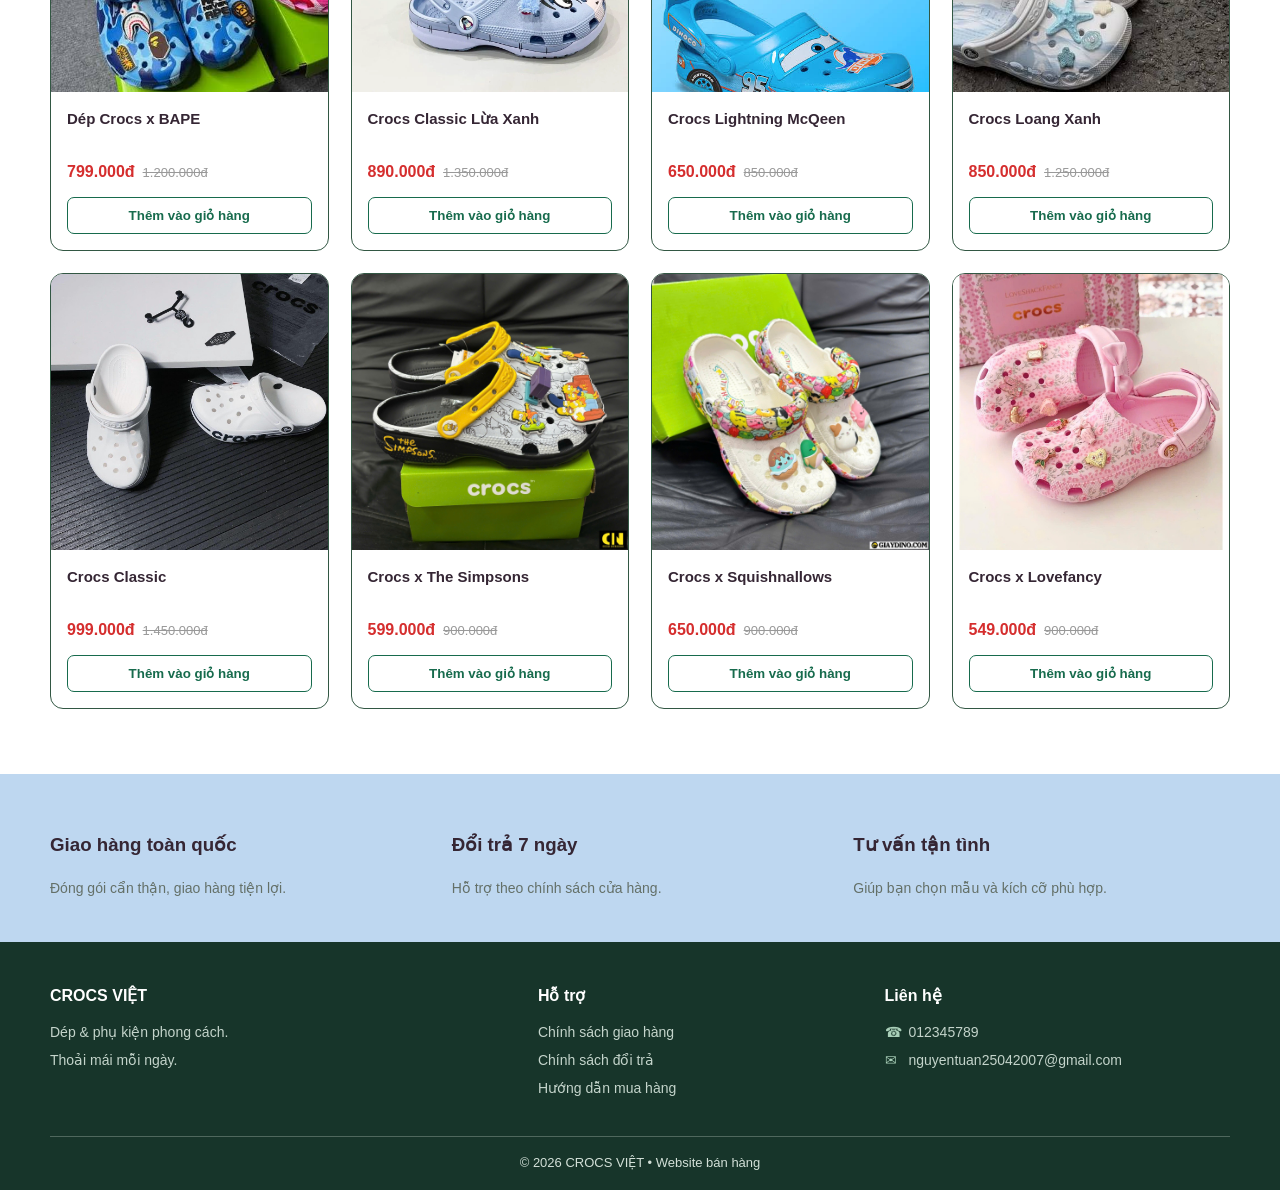
==== commit f465fb5d: "Add files via upload" ====
--- a/index.html
+++ b/index.html
@@ -17,12 +17,16 @@
     </form>
 
     <div class="hanh-dong">
+      <a class="nut-gio-hang" href="#gio-hang" aria-label="Mở giỏ hàng">
+        Giỏ hàng <span class="cart-count" data-cart-count>0</span>
+      </a>
       <button class="nut-dang-nhap" type="button" data-open-auth="login">Đăng nhập</button>
     </div>
   </header>
   <nav class="thanh-dieu-huong">
     <div class="khung noi-dung-dieu-huong">
       <a href="#trang-chu">Trang chủ</a>
+      <a href="gioithieu.html">Giới thiệu</a>
       <a href="#san-pham" data-category="all">Tất cả</a>
       <a href="#san-pham" data-category="nam">Dép nam</a>
       <a href="#san-pham" data-category="nu">Dép nữ</a>
@@ -42,6 +46,7 @@
         <div class="anh-phan-dau"><img src="./anh/anhlogo.png" alt="Ảnh trang chủ"> </div>
       </div>
     </section>
+
     <section class="khung phan">
       <div class="tieu-de-phan">
         <div>
@@ -54,7 +59,7 @@
           <span>Dép nam</span> </button>
           <button data-category="nu"><span>Dép nữ</span> </button>
           <button data-category="tre-em"><span>Trẻ em</span> </button>
-          <button data-category="phu-kien"><span>Jibbitz</span></button>
+          <button data-category="phu-kien"><span>Phụ kiện</span></button>
       </div>
     </section>
 
@@ -80,10 +85,10 @@
 
     <div class="luoi-san-pham" id="productGrid">
 
-        <article class="the-san-pham" data-id="1"  >
-          <div class="anh-san-pham">
-            <img src="./anh/anh1.jpg">
-          </div>
+        <article class="the-san-pham" data-id="1" data-description="Thiết kế Crocs kết hợp BAPE với họa tiết cá tính, phù hợp cho phong cách năng động và nổi bật.">
+          <button class="anh-san-pham" type="button" aria-label="Xem chi tiết Dép Crocs x BAPE">
+            <img src="./anh/anh1.jpg" alt="Dép Crocs x BAPE">
+          </button>
           <div class="thong-tin-san-pham">
             <h3>  Dép  Crocs x BAPE </h3>
             <span class="gia-moi">799.000đ</span><del class="gia-cu">1.200.000đ</del>
@@ -92,11 +97,11 @@
         </article>
 
 
-        <article class="the-san-pham" data-id="2" >
-          <div class="anh-san-pham">
-            <img src="./anh/anh2.jpg">
+        <article class="the-san-pham" data-id="2" data-description="Mẫu Crocs Classic màu xanh với kiểu dáng thoải mái, dễ phối cùng trang phục thường ngày.">
+          <button class="anh-san-pham" type="button" aria-label="Xem chi tiết Crocs Classic Lừa Xanh">
+            <img src="./anh/anh2.jpg" alt="Crocs Classic Lừa Xanh">
            
-          </div>
+          </button>
           <div class="thong-tin-san-pham">
             <h3>Crocs Classic Lừa Xanh </h3>
             <span class="gia-moi">890.000đ</span><del class="gia-cu">1.350.000đ</del>
@@ -105,11 +110,11 @@
         </article>
 
 
-        <article class="the-san-pham" data-id="3" >
-          <div class="anh-san-pham">
-            <img src="./anh/anh3.jpg">
+        <article class="the-san-pham" data-id="3" data-description="Thiết kế lấy cảm hứng từ Lightning McQueen, phối màu xanh nổi bật dành cho người hâm mộ Cars.">
+          <button class="anh-san-pham" type="button" aria-label="Xem chi tiết Crocs Lightning McQueen">
+            <img src="./anh/anh3.jpg" alt="Crocs Lightning McQueen">
             
-          </div>
+          </button>
           <div class="thong-tin-san-pham">
             <h3>Crocs Lightning McQeen</h3>
             <span class="gia-moi">650.000đ</span><del class="gia-cu">850.000đ</del>
@@ -118,11 +123,11 @@
         </article>
 
 
-        <article class="the-san-pham" data-id="4" >
-          <div class="anh-san-pham">
-            <img src="./anh/anh4.jpg">
+        <article class="the-san-pham" data-id="4" data-description="Dép Crocs phối màu loang xanh nhẹ nhàng, tạo điểm nhấn tươi sáng cho phong cách hằng ngày.">
+          <button class="anh-san-pham" type="button" aria-label="Xem chi tiết Crocs Loang Xanh">
+            <img src="./anh/anh4.jpg" alt="Crocs Loang Xanh">
            
-          </div>
+          </button>
           <div class="thong-tin-san-pham">
             <h3>Crocs Loang Xanh</h3>
             <span class="gia-moi">850.000đ</span><del class="gia-cu">1.250.000đ</del>
@@ -131,11 +136,11 @@
         </article>
 
 
-        <article class="the-san-pham" data-id="5" >
-          <div class="anh-san-pham">
-            <img src="./anh/anh5.jpg">
+        <article class="the-san-pham" data-id="5" data-description="Dáng Crocs Classic đơn giản, dễ sử dụng và dễ phối với nhiều phong cách khác nhau.">
+          <button class="anh-san-pham" type="button" aria-label="Xem chi tiết Crocs Classic">
+            <img src="./anh/anh5.jpg" alt="Crocs Classic">
            
-          </div>
+          </button>
           <div class="thong-tin-san-pham">
             <h3>Crocs Classic </h3>
             <span class="gia-moi">999.000đ</span><del class="gia-cu">1.450.000đ</del>
@@ -144,11 +149,11 @@
         </article>
 
 
-        <article class="the-san-pham" data-id="6">
-          <div class="anh-san-pham">
-            <img src="./anh/anh6.jpg">
+        <article class="the-san-pham" data-id="6" data-description="Phiên bản Crocs kết hợp The Simpsons, trang trí vui nhộn dành cho người yêu thích bộ phim hoạt hình này.">
+          <button class="anh-san-pham" type="button" aria-label="Xem chi tiết Crocs x The Simpsons">
+            <img src="./anh/anh6.jpg" alt="Crocs x The Simpsons">
             
-          </div>
+          </button>
           <div class="thong-tin-san-pham">
             <h3>Crocs x The Simpsons</h3>
             <span class="gia-moi">599.000đ</span><del class="gia-cu">900.000đ</del>
@@ -156,11 +161,11 @@
           </div>
         </article>
         
-        <article class="the-san-pham" data-id="7" >
-          <div class="anh-san-pham">
-            <img src="./anh/anh7.jpg">
+        <article class="the-san-pham" data-id="7" data-description="Mẫu Crocs x Squishmallows với họa tiết đáng yêu, phù hợp cho phong cách trẻ trung và vui tươi.">
+          <button class="anh-san-pham" type="button" aria-label="Xem chi tiết Crocs x Squishmallows">
+            <img src="./anh/anh7.jpg" alt="Crocs x Squishmallows">
             
-          </div>
+          </button>
           <div class="thong-tin-san-pham">
             <h3>Crocs x Squishnallows</h3>
             <span class="gia-moi">650.000đ</span><del class="gia-cu">900.000đ</del>
@@ -168,11 +173,11 @@
           </div>
         </article>
 
-          <article class="the-san-pham" data-id="8" >
-          <div class="anh-san-pham">
-            <img src="./anh/anh8.jpg">
+          <article class="the-san-pham" data-id="8" data-description="Crocs x Lovefancy tông hồng với họa tiết ngọt ngào, tạo vẻ ngoài nổi bật và nữ tính.">
+          <button class="anh-san-pham" type="button" aria-label="Xem chi tiết Crocs x Lovefancy">
+            <img src="./anh/anh8.jpg" alt="Crocs x Lovefancy">
           
-          </div>
+          </button>
           <div class="thong-tin-san-pham">
             <h3>Crocs x Lovefancy</h3>
             <span class="gia-moi">549.000đ</span><del class="gia-cu">900.000đ</del>
@@ -203,36 +208,73 @@
 
     </section>
 
-
-    <section class="khung phan gioi-thieu-cua-hang">
-      <div>
-        <p class="nhan-nho">PHONG CÁCH CỦA BẠN</p>
-        <h2>Đơn giản, năng động, dễ phối đồ</h2>
-        <p>Chọn một đôi dép phù hợp với phong cách riêng của bạn. Thay hình ảnh và thông tin sản phẩm trong mã nguồn để
-          sử dụng cho cửa hàng.</p><a href="#san-pham" class="nut-chinh">Xem sản phẩm</a>
-      </div>
-        <div class="anh-cua-hang"><img src="./anh/logo.jpg" alt="Ảnh bộ sưu tập"></div>
+    <section class="cart-page" id="cartView" hidden>
+      <div class="khung">
+        <a class="cart-back-link" href="#san-pham">← Tiếp tục mua sắm</a>
+        <div class="cart-page__heading">
+          <p class="intro-label">CROCS VIỆT</p>
+          <h1>Giỏ hàng của bạn</h1>
+          <p>Kiểm tra sản phẩm và số lượng trước khi tiếp tục.</p>
+        </div>
+
+        <div class="cart-page__layout">
+          <section class="cart-panel cart-page__items" aria-labelledby="cartTitle">
+            <h2 id="cartTitle">Sản phẩm trong giỏ hàng</h2>
+            <div class="cart-items" id="cartItems"></div>
+            <p class="cart-empty" id="cartEmpty">Giỏ hàng đang trống. Hãy chọn sản phẩm bạn yêu thích nhé.</p>
+          </section>
+
+          <aside class="cart-panel cart-page__summary" aria-label="Tóm tắt đơn hàng">
+            <h2>Tóm tắt đơn hàng</h2>
+            <p class="cart-summary-note">Phí vận chuyển và các ưu đãi sẽ được xác nhận khi đặt hàng.</p>
+            <p class="cart-status" id="cartStatus" aria-live="polite"></p>
+            <div class="cart-total"><span>Tổng cộng</span><strong id="cartTotal">0đ</strong></div>
+            <button class="cart-checkout" id="cartCheckout" type="button">Tiến hành đặt hàng</button>
+            <p class="cart-checkout-note">Thanh toán trực tuyến chưa được tích hợp.</p>
+          </aside>
+        </div>
+      </div>
     </section>
   </main>
   
   <footer class="chan-trang">
-    <div class="khung luoi-chan-trang">
-      <div>
-        <h3>CROCS VIỆT</h3>
-        <p>Cửa hàng dép và phụ kiện phong cách.</p>
-      </div>
-      <div>
-        <h3>Hỗ trợ</h3>
-        <p>Chính sách giao hàng</p>
-        <p>Chính sách đổi trả</p>
-      </div>
-      <div>
-        <h3>Liên hệ</h3>
-        <p>Số điện thoại: 0363576136</p>
-        <p>Email: nguyentuan25042007@gmail.com</p>
+    <div class="khung">
+      <div class="luoi-chan-trang">
+        <div>
+          <h3>CROCS VIỆT</h3>
+          <p>Dép &amp; phụ kiện phong cách.</p>
+          <p>Thoải mái mỗi ngày.</p>
+        </div>
+        <div>
+          <h3>Hỗ trợ</h3>
+          <a href="#san-pham">Chính sách giao hàng</a>
+          <a href="#san-pham">Chính sách đổi trả</a>
+          <a href="#san-pham">Hướng dẫn mua hàng</a>
+        </div>
+        <div>
+          <h3>Liên hệ</h3>
+          <a href="tel:012345789"><span aria-hidden="true">☎</span> 012345789</a>
+          <a href="mailto:nguyentuan25042007@gmail.com"><span aria-hidden="true">✉</span> nguyentuan25042007@gmail.com</a>
+        </div>
+      </div>
+      <div class="chan-trang-cuoi">
+        <p>© 2026 CROCS VIỆT <span aria-hidden="true">•</span> Website bán hàng</p>
       </div>
     </div>
   </footer>
+
+  <div class="modal-san-pham" id="productModal" aria-hidden="true">
+    <button class="modal-san-pham__backdrop" type="button" data-close-product aria-label="Đóng chi tiết sản phẩm"></button>
+    <section class="modal-san-pham__panel" role="dialog" aria-modal="true" aria-labelledby="productModalTitle">
+      <button class="modal-san-pham__close" type="button" data-close-product aria-label="Đóng">×</button>
+      <img class="modal-san-pham__image" id="productModalImage" src="" alt="">
+      <div class="modal-san-pham__info">
+        <h2 id="productModalTitle"></h2>
+        <p class="modal-san-pham__price" id="productModalPrice"></p>
+        <p id="productModalDescription"></p>
+      </div>
+    </section>
+  </div>
 
   <div class="modal-login" id="authModal" aria-hidden="true">
     <div class="modal-login__backdrop" data-close-auth></div>
--- a/baitap.css
+++ b/baitap.css
@@ -113,6 +113,9 @@
 
 .nut-dang-nhap,
 .nut-gio-hang {
+    display: inline-flex;
+    align-items: center;
+    justify-content: center;
     border: 2px solid var(--line);
     border-radius: 0;
     padding: 12px 22px;
@@ -131,6 +134,28 @@
     background: var(--green);
     color: white;
     border-color: var(--green);
+}
+
+.nut-gio-hang {
+    position: relative;
+}
+
+.cart-count {
+    display: inline-grid;
+    place-items: center;
+    min-width: 22px;
+    height: 22px;
+    margin-left: 6px;
+    padding: 0 5px;
+    border-radius: 999px;
+    background: var(--green);
+    color: #fff;
+    font-size: 12px;
+}
+
+.nut-gio-hang:hover .cart-count {
+    background: #fff;
+    color: var(--green);
 }
 
 .noi-dung-dieu-huong {
@@ -200,8 +225,672 @@
     display: block;
 }
 
+.nut-ghost {
+    display: inline-block;
+    padding: 15px 22px;
+    border: 1px solid var(--line);
+    background: transparent;
+    color: var(--dark);
+    border-radius: 8px;
+    font-weight: 700;
+}
+
+.page-intro {
+    background: #f5f8f5;
+}
+
+.intro-hero {
+    padding: 62px 0 28px;
+    background: linear-gradient(135deg, #edf7f0, #f8faf7 55%, #f2f6ee);
+}
+
+.intro-hero__wrap {
+    display: grid;
+    grid-template-columns: 1.08fr 1fr;
+    align-items: center;
+    gap: 40px;
+    background: rgba(255, 255, 255, 0.45);
+    border: 1px solid rgba(20, 76, 57, 0.08);
+    border-radius: 28px;
+    box-shadow: 0 18px 40px rgba(16, 35, 26, 0.06);
+    padding: 36px 32px;
+}
+
+.intro-label {
+    margin: 0 0 16px;
+    color: var(--green);
+    font-size: 16px;
+    letter-spacing: 0.12em;
+    font-weight: 800;
+}
+
+.intro-hero__content h1 {
+    margin: 0;
+    max-width: 620px;
+    font-size: clamp(42px, 4vw, 68px);
+    line-height: 1.02;
+    color: var(--dark);
+    letter-spacing: -0.06em;
+}
+
+.intro-hero__content p {
+    margin: 20px 0 0;
+    max-width: 580px;
+    font-size: 18px;
+    line-height: 1.72;
+    color: #355348;
+}
+
+.intro-hero__content .intro-label {
+    margin: 0 0 16px;
+}
+
+.intro-actions {
+    display: flex;
+    align-items: center;
+    gap: 16px;
+    flex-wrap: wrap;
+    margin-top: 28px;
+}
+
+.intro-hero__visual {
+    position: relative;
+    aspect-ratio: 1 / 1;
+    min-height: 0;
+    border-radius: 28px;
+    overflow: hidden;
+    box-shadow: 0 22px 42px rgba(16, 35, 26, 0.12);
+    background: #fff;
+}
+
+.intro-hero__visual img {
+    width: 100%;
+    height: 100%;
+    object-fit: contain;
+    display: block;
+}
+
+.hero-floating-card {
+    position: absolute;
+    right: 20px;
+    bottom: 18px;
+    background: rgba(255, 255, 255, 0.9);
+    color: var(--dark);
+    border-radius: 18px;
+    padding: 14px 18px;
+    box-shadow: 0 14px 28px rgba(16, 35, 26, 0.12);
+    display: flex;
+    flex-direction: column;
+    align-items: flex-start;
+    backdrop-filter: blur(6px);
+}
+
+.hero-floating-card span,
+.hero-floating-card small {
+    color: #4d635c;
+    font-size: 12px;
+    letter-spacing: 0.05em;
+    text-transform: uppercase;
+}
+
+.hero-floating-card strong {
+    font-size: 2rem;
+    line-height: 1;
+    color: var(--green);
+}
+
+.intro-story {
+    display: grid;
+    grid-template-columns: 1.2fr 0.8fr;
+    gap: 30px;
+    padding-top: 58px;
+    padding-bottom: 12px;
+}
+
+.intro-story__text {
+    background: white;
+    border: 1px solid rgba(25, 70, 54, 0.08);
+    border-radius: 22px;
+    padding: 28px 26px;
+    box-shadow: 0 12px 26px rgba(13, 35, 25, 0.04);
+}
+
+.intro-story__text h2 {
+    margin: 0 0 16px;
+    font-size: clamp(28px, 3vw, 42px);
+    line-height: 1.15;
+    color: var(--dark);
+}
+
+.intro-story__text p {
+    margin: 0;
+    color: #335247;
+    font-size: 17px;
+    line-height: 1.82;
+}
+
+.intro-story__stats {
+    display: grid;
+    grid-template-columns: 1fr;
+    gap: 18px;
+}
+
+.stat-item {
+    background: linear-gradient(180deg, #ffffff, #f3faf5);
+    border: 1px solid #d5e2d8;
+    border-radius: 18px;
+    padding: 24px 18px;
+    text-align: center;
+    box-shadow: 0 10px 18px rgba(20, 76, 57, 0.04);
+}
+
+.stat-item strong {
+    display: block;
+    font-size: 2.2rem;
+    color: var(--green);
+    margin-bottom: 6px;
+}
+
+.stat-item span {
+    color: #355348;
+    font-weight: 700;
+}
+
+.intro-features {
+    padding: 30px 0 40px;
+}
+
+.section-head {
+    margin-bottom: 22px;
+}
+
+.section-head h2 {
+    margin: 0;
+    font-size: clamp(28px, 3vw, 42px);
+    line-height: 1.15;
+    color: var(--dark);
+}
+
+.feature-grid {
+    display: grid;
+    grid-template-columns: repeat(3, minmax(0, 1fr));
+    gap: 22px;
+}
+
+.product-lines {
+    grid-template-columns: repeat(4, minmax(0, 1fr));
+}
+
+.feature-card {
+    background: white;
+    border: 1px solid #dfe8e1;
+    border-radius: 20px;
+    padding: 28px 22px;
+    box-shadow: 0 12px 25px rgba(10, 30, 22, 0.04);
+    transition: transform 0.2s ease, box-shadow 0.2s ease;
+}
+
+.feature-card:hover {
+    transform: translateY(-4px);
+    box-shadow: 0 18px 28px rgba(11, 40, 31, 0.08);
+}
+
+.feature-card--green {
+    background: linear-gradient(180deg, #f4faf6, #ffffff);
+}
+
+.feature-card--peach {
+    background: linear-gradient(180deg, #fff8f2, #ffffff);
+}
+
+.feature-card--mint {
+    background: linear-gradient(180deg, #f0fbf8, #ffffff);
+}
+
+.feature-card--sand {
+    background: linear-gradient(180deg, #f9f5ef, #ffffff);
+}
+
+.feature-icon {
+    width: 54px;
+    height: 54px;
+    display: grid;
+    place-items: center;
+    border-radius: 14px;
+    background: #dff1e6;
+    color: var(--green);
+    font-size: 24px;
+    margin-bottom: 14px;
+    font-weight: 800;
+}
+
+.feature-card h3 {
+    margin: 0 0 10px;
+    color: var(--dark);
+    font-size: 22px;
+}
+
+.feature-card p {
+    margin: 0;
+    font-size: 15px;
+    line-height: 1.7;
+    color: #3c5548;
+}
+
+.mini-tag {
+    display: inline-block;
+    margin-top: 18px;
+    padding: 8px 12px;
+    border-radius: 999px;
+    background: rgba(23, 107, 77, 0.08);
+    color: var(--green);
+    font-size: 12px;
+    font-weight: 700;
+}
+
+.intro-products {
+    padding: 46px 0 64px;
+    background: #fff;
+}
+
+.product-section-head {
+    display: flex;
+    align-items: end;
+    justify-content: space-between;
+    gap: 24px;
+    margin-bottom: 28px;
+}
+
+.product-section-head h2 {
+    max-width: 620px;
+    margin: 0;
+    color: var(--dark);
+    font-size: clamp(30px, 3vw, 44px);
+    line-height: 1.12;
+    letter-spacing: -0.04em;
+}
+
+.product-section-head > div > p:last-child {
+    max-width: 580px;
+    margin: 12px 0 0;
+    color: #5c6d64;
+    line-height: 1.65;
+}
+
+.product-section-head > div > .product-data-note {
+    margin-top: 8px;
+    color: #7a877f;
+    font-size: 12px;
+    font-style: italic;
+}
+
+.product-all-link,
+.product-buy-link {
+    color: var(--green);
+    font-weight: 800;
+    white-space: nowrap;
+}
+
+.product-all-link span,
+.product-buy-link span {
+    display: inline-block;
+    transition: transform 0.2s ease;
+}
+
+.product-all-link:hover span,
+.product-buy-link:hover span {
+    transform: translateX(4px);
+}
+
+.product-add-cart {
+    width: 100%;
+    margin-top: 12px;
+    padding: 11px 12px;
+    border: 1px solid var(--green);
+    border-radius: 8px;
+    background: #fff;
+    color: var(--green);
+    font: inherit;
+    font-size: 13px;
+    font-weight: 800;
+    transition: background 0.2s ease, color 0.2s ease;
+}
+
+.product-add-cart:hover {
+    background: var(--green);
+    color: #fff;
+}
+
+.intro-product-grid {
+    display: grid;
+    grid-template-columns: repeat(4, minmax(0, 1fr));
+    gap: 22px;
+}
+
+.intro-product-card {
+    min-width: 0;
+    overflow: hidden;
+    background: #fff;
+    border: 1px solid #e2e9e4;
+    border-radius: 18px;
+    box-shadow: 0 10px 26px rgba(18, 48, 35, 0.055);
+    transition: transform 0.22s ease, box-shadow 0.22s ease;
+}
+
+.intro-product-card:hover {
+    transform: translateY(-5px);
+    box-shadow: 0 18px 34px rgba(18, 48, 35, 0.12);
+}
+
+.intro-product-image {
+    position: relative;
+    display: block;
+    overflow: hidden;
+    aspect-ratio: 1 / 1;
+    background: #f0f3f0;
+}
+
+.intro-product-image img {
+    display: block;
+    width: 100%;
+    height: 100%;
+    object-fit: contain;
+    padding: 8px;
+    background: #f7f8f6;
+    transition: transform 0.35s ease;
+}
+
+.intro-product-card:hover .intro-product-image img {
+    transform: scale(1.045);
+}
+
+.product-number {
+    position: absolute;
+    left: 13px;
+    top: 13px;
+    display: grid;
+    place-items: center;
+    width: 36px;
+    height: 36px;
+    border-radius: 50%;
+    background: rgba(255, 255, 255, 0.94);
+    color: var(--dark);
+    font-size: 12px;
+    font-weight: 800;
+}
+
+.intro-product-info {
+    display: flex;
+    flex-direction: column;
+    align-items: flex-start;
+    padding: 18px;
+}
+
+.product-type {
+    margin: 0 0 7px;
+    color: #648074;
+    font-size: 10px;
+    font-weight: 800;
+    letter-spacing: 0.12em;
+}
+
+.intro-product-info h3 {
+    min-height: 48px;
+    margin: 0;
+    color: var(--dark);
+    font-size: 18px;
+    line-height: 1.35;
+}
+
+.product-description {
+    min-height: 76px;
+    margin: 10px 0 16px;
+    color: #5a6a62;
+    font-size: 13px;
+    line-height: 1.65;
+}
+
+.product-proof {
+    display: flex;
+    justify-content: space-between;
+    align-items: center;
+    gap: 8px;
+    width: 100%;
+    min-height: 30px;
+    margin-bottom: 14px;
+    color: #58685f;
+    font-size: 12px;
+}
+
+.product-rating {
+    color: #a86b13;
+    font-weight: 800;
+    white-space: nowrap;
+}
+
+.product-rating > span {
+    color: #e5a92e;
+    font-size: 15px;
+}
+
+.product-rating small {
+    color: #758078;
+    font-size: 11px;
+    font-weight: 500;
+}
+
+.product-sold {
+    white-space: nowrap;
+}
+
+.product-sold strong {
+    color: var(--dark);
+}
+
+.product-buy-link {
+    margin-top: auto;
+    padding-top: 13px;
+    border-top: 1px solid #e9eeea;
+    width: 100%;
+    font-size: 13px;
+}
+
+.intro-product-image {
+    cursor: zoom-in;
+}
+
+.image-lightbox {
+    position: fixed;
+    inset: 0;
+    z-index: 1100;
+    display: none;
+    align-items: center;
+    justify-content: center;
+    padding: 24px;
+}
+
+.image-lightbox.active {
+    display: flex;
+}
+
+.image-lightbox__backdrop {
+    position: absolute;
+    inset: 0;
+    width: 100%;
+    height: 100%;
+    border: 0;
+    background: rgba(8, 16, 12, 0.86);
+    cursor: zoom-out;
+}
+
+.image-lightbox__content {
+    position: relative;
+    z-index: 1;
+    display: flex;
+    flex-direction: column;
+    align-items: center;
+    max-width: min(1000px, 94vw);
+    max-height: 94vh;
+}
+
+.image-lightbox__content img {
+    display: block;
+    max-width: 100%;
+    max-height: 84vh;
+    object-fit: contain;
+    border-radius: 10px;
+    box-shadow: 0 24px 70px rgba(0, 0, 0, 0.35);
+}
+
+.image-lightbox__content p {
+    margin: 12px 0 0;
+    color: #fff;
+    font-size: 16px;
+    font-weight: 700;
+    text-align: center;
+}
+
+.image-lightbox__close {
+    position: absolute;
+    top: -16px;
+    right: -16px;
+    z-index: 2;
+    width: 42px;
+    height: 42px;
+    border: 0;
+    border-radius: 50%;
+    background: #fff;
+    color: #183b2f;
+    font-size: 30px;
+    line-height: 1;
+    cursor: pointer;
+    box-shadow: 0 5px 16px rgba(0, 0, 0, 0.24);
+}
+
+.intro-gallery {
+    padding: 10px 0 30px;
+}
+
+.gallery-title {
+    margin-bottom: 18px;
+}
+
+.gallery-title h2 {
+    margin: 0;
+    font-size: clamp(28px, 3vw, 42px);
+    line-height: 1.15;
+    color: var(--dark);
+}
+
+.gallery-grid {
+    display: grid;
+    grid-template-columns: 1fr 1fr 1fr;
+    gap: 18px;
+}
+
+.gallery-item {
+    border-radius: 20px;
+    overflow: hidden;
+    min-height: 220px;
+    background: #dfe9e1;
+    box-shadow: 0 16px 30px rgba(11, 35, 25, 0.05);
+}
+
+.gallery-item img {
+    width: 100%;
+    height: 100%;
+    object-fit: cover;
+    display: block;
+}
+
+.gallery-item.tall {
+    grid-row: span 2;
+    min-height: 470px;
+}
+
+.gallery-item.wide {
+    grid-column: span 2;
+}
+
+.intro-cta {
+    padding: 26px 0 55px;
+}
+
+.intro-cta__box {
+    display: flex;
+    align-items: center;
+    justify-content: space-between;
+    gap: 24px;
+    background: linear-gradient(135deg, #e8f2eb, #f3f7f2);
+    color: var(--dark);
+    border: 1px solid #dce9df;
+    border-radius: 20px;
+    padding: 30px 34px;
+    box-shadow: 0 14px 30px rgba(16, 55, 39, 0.07);
+}
+
+.intro-cta__box h2 {
+    margin: 0;
+    font-size: clamp(24px, 3vw, 38px);
+    line-height: 1.2;
+    color: var(--dark);
+}
+
+.intro-cta__box .nhan-nho {
+    color: #477b61;
+}
+
 .phan {
     padding: 65px 0;
+}
+
+@media (max-width: 980px) {
+    .intro-hero__wrap,
+    .intro-story,
+    .gallery-grid {
+        grid-template-columns: 1fr;
+    }
+
+    .intro-product-grid {
+        grid-template-columns: repeat(2, minmax(0, 1fr));
+    }
+
+    .product-lines,
+    .feature-grid {
+        grid-template-columns: 1fr 1fr;
+    }
+
+    .gallery-item.tall,
+    .gallery-item.wide {
+        grid-column: auto;
+        grid-row: auto;
+    }
+
+    .intro-cta__box {
+        flex-direction: column;
+        align-items: flex-start;
+    }
+
+    .product-section-head {
+        align-items: flex-start;
+        flex-direction: column;
+    }
+}
+
+@media (max-width: 600px) {
+    .product-lines,
+    .feature-grid {
+        grid-template-columns: 1fr;
+    }
+
+    .intro-actions {
+        flex-direction: column;
+        align-items: flex-start;
+    }
+
+    .intro-product-grid {
+        grid-template-columns: 1fr;
+    }
 }
 
 .tieu-de-phan {
@@ -292,12 +981,18 @@
     position: relative;
     aspect-ratio: 1/1;
     background: #f1f4ef;
+    display: block;
+    width: 100%;
+    padding: 0;
+    border: 0;
+    cursor: zoom-in;
 }
 
 .anh-san-pham img {
     width: 100%;
     height: 100%;
     object-fit: cover;
+    display: block;
 }
 
 .thong-tin-san-pham {
@@ -379,13 +1074,273 @@
 
 .luoi-chan-trang {
     display: grid;
-    grid-template-columns: 2fr 1fr 1fr;
-    gap: 35px;
+    grid-template-columns: 1.35fr 0.9fr 1.1fr;
+    gap: clamp(24px, 5vw, 72px);
 }
 
 .chan-trang p {
     color: #c4d4cb;
     font-size: 14px;
+}
+
+.luoi-chan-trang h3 {
+    margin: 0 0 14px;
+    font-size: 16px;
+}
+
+.luoi-chan-trang p {
+    margin: 7px 0;
+}
+
+.luoi-chan-trang a {
+    display: block;
+    width: fit-content;
+    margin: 7px 0;
+    color: #c4d4cb;
+    font-size: 14px;
+    text-decoration: none;
+    transition: color 0.2s ease;
+}
+
+.luoi-chan-trang a:hover {
+    color: #fff;
+}
+
+.luoi-chan-trang a span {
+    display: inline-block;
+    width: 20px;
+    color: #a9cfb8;
+}
+
+.chan-trang-cuoi {
+    margin-top: 30px;
+    padding-top: 16px;
+    border-top: 1px solid rgba(221, 237, 226, 0.28);
+    text-align: center;
+}
+
+.chan-trang-cuoi p {
+    margin: 0;
+    color: #d3e0d8;
+    font-size: 13px;
+}
+
+.cart-page {
+    min-height: 55vh;
+    padding: 42px 0 72px;
+    background: #f5f8f5;
+}
+
+.cart-page[hidden],
+#trang-chu > section[hidden] {
+    display: none;
+}
+
+.cart-back-link {
+    display: inline-block;
+    margin-bottom: 24px;
+    color: var(--green);
+    font-size: 14px;
+    font-weight: 700;
+}
+
+.cart-page__heading {
+    margin-bottom: 26px;
+}
+
+.cart-page__heading .intro-label {
+    margin: 0 0 6px;
+    color: var(--green);
+    font-size: 12px;
+    font-weight: 800;
+    letter-spacing: 0.13em;
+}
+
+.cart-page__heading h1 {
+    margin: 0;
+    color: var(--dark);
+    font-size: clamp(30px, 4vw, 42px);
+}
+
+.cart-page__heading > p:last-child {
+    margin: 7px 0 0;
+    color: #66756c;
+}
+
+.cart-page__layout {
+    display: grid;
+    grid-template-columns: minmax(0, 1fr) minmax(270px, 340px);
+    align-items: start;
+    gap: 22px;
+}
+
+.cart-panel {
+    min-width: 0;
+    padding: 24px;
+    border: 1px solid #e2ebe4;
+    border-radius: 14px;
+    background: #fff;
+    box-shadow: 0 8px 26px rgba(20, 54, 39, 0.05);
+}
+
+.cart-page__items {
+    min-height: 220px;
+}
+
+.cart-page__items h2 {
+    margin: 0 0 18px;
+    color: var(--dark);
+    font-size: 20px;
+}
+
+.cart-page__summary h2 {
+    margin: 0 0 8px;
+    color: var(--dark);
+    font-size: 20px;
+}
+
+.cart-summary-note {
+    margin: 0 0 18px;
+    color: #66756c;
+    font-size: 13px;
+}
+
+.cart-items {
+    width: 100%;
+}
+
+.cart-row {
+    display: grid;
+    grid-template-columns: 76px minmax(0, 1fr) auto;
+    gap: 13px;
+    align-items: center;
+    padding: 16px 0;
+    border-bottom: 1px solid #edf1ee;
+}
+
+.cart-row__image {
+    width: 76px;
+    height: 76px;
+    border-radius: 10px;
+    background: #f1f4f1;
+    object-fit: cover;
+}
+
+.cart-row__name {
+    margin: 0 0 5px;
+    color: var(--dark);
+    font-size: 14px;
+    line-height: 1.35;
+}
+
+.cart-row__price {
+    color: var(--green);
+    font-size: 13px;
+    font-weight: 800;
+}
+
+.cart-row__controls {
+    display: flex;
+    align-items: center;
+    gap: 8px;
+    margin-top: 9px;
+}
+
+.cart-quantity-button,
+.cart-remove {
+    border: 1px solid #d8e3dc;
+    background: #fff;
+    color: var(--dark);
+}
+
+.cart-quantity-button {
+    width: 27px;
+    height: 27px;
+    border-radius: 7px;
+    font-size: 17px;
+    line-height: 1;
+}
+
+.cart-quantity {
+    min-width: 18px;
+    text-align: center;
+    font-size: 13px;
+    font-weight: 700;
+}
+
+.cart-remove {
+    padding: 5px 7px;
+    border: 0;
+    color: #a74646;
+    font-size: 12px;
+}
+
+.cart-row__subtotal {
+    align-self: start;
+    padding-top: 3px;
+    color: var(--dark);
+    font-size: 13px;
+    font-weight: 800;
+    white-space: nowrap;
+}
+
+.cart-empty {
+    margin: 0;
+    padding: 48px 20px;
+    color: #66756c;
+    text-align: center;
+}
+
+.cart-empty[hidden] {
+    display: none;
+}
+
+.cart-page__summary .cart-total {
+    padding-top: 14px;
+    border-top: 1px solid #e4ebe6;
+}
+
+.cart-status {
+    min-height: 20px;
+    margin: 0 0 8px;
+    color: #a74646;
+    font-size: 13px;
+}
+
+.cart-total {
+    display: flex;
+    justify-content: space-between;
+    align-items: center;
+    margin-bottom: 15px;
+    color: var(--dark);
+}
+
+.cart-total strong {
+    color: var(--green);
+    font-size: 22px;
+}
+
+.cart-checkout {
+    width: 100%;
+    padding: 14px 18px;
+    border: 0;
+    border-radius: 9px;
+    background: var(--green);
+    color: #fff;
+    font: inherit;
+    font-weight: 800;
+}
+
+.cart-checkout:disabled {
+    background: #aab8af;
+    cursor: not-allowed;
+}
+
+.cart-checkout-note {
+    margin: 9px 0 0;
+    color: #78857d;
+    font-size: 11px;
+    text-align: center;
 }
 
 .container1 {
@@ -617,7 +1572,87 @@
     margin: 0 0 14px;
 }
 
+.modal-san-pham {
+    position: fixed;
+    inset: 0;
+    z-index: 1000;
+    display: none;
+    align-items: center;
+    justify-content: center;
+    padding: 20px;
+}
+
+.modal-san-pham.active {
+    display: flex;
+}
+
+.modal-san-pham__backdrop {
+    position: absolute;
+    inset: 0;
+    width: 100%;
+    height: 100%;
+    border: 0;
+    background: rgba(17, 24, 39, 0.65);
+}
+
+.modal-san-pham__panel {
+    position: relative;
+    z-index: 1;
+    display: grid;
+    grid-template-columns: minmax(0, 1.1fr) minmax(0, 1fr);
+    width: min(850px, 100%);
+    max-height: min(600px, 100%);
+    overflow: auto;
+    border-radius: 16px;
+    background: #fff;
+    box-shadow: 0 20px 50px rgba(0, 0, 0, 0.25);
+}
+
+.modal-san-pham__image {
+    width: 100%;
+    height: 100%;
+    min-height: 320px;
+    max-height: 600px;
+    object-fit: cover;
+    background: #f1f4ef;
+}
+
+.modal-san-pham__info {
+    align-self: center;
+    padding: 38px 30px;
+}
+
+.modal-san-pham__info h2 {
+    margin: 0 32px 14px 0;
+    color: var(--dark);
+}
+
+.modal-san-pham__price {
+    color: #d52e2e;
+    font-size: 20px;
+    font-weight: 800;
+}
+
+.modal-san-pham__close {
+    position: absolute;
+    top: 10px;
+    right: 12px;
+    z-index: 2;
+    width: 38px;
+    height: 38px;
+    border: 0;
+    border-radius: 50%;
+    background: #fff;
+    color: #26352f;
+    font-size: 28px;
+    line-height: 1;
+}
+
 @media (max-width: 850px) {
+    .cart-page__layout {
+        grid-template-columns: 1fr;
+    }
+
     .dau-trang {
         flex-wrap: wrap;
         gap: 12px;
@@ -646,6 +1681,42 @@
 }
 
 @media (max-width: 560px) {
+    .cart-page {
+        padding: 30px 0 48px;
+    }
+
+    .cart-panel {
+        padding: 18px;
+    }
+
+    .cart-row {
+        grid-template-columns: 62px minmax(0, 1fr);
+        gap: 10px;
+    }
+
+    .cart-row__image {
+        width: 62px;
+        height: 62px;
+    }
+
+    .cart-row__subtotal {
+        grid-column: 2;
+        padding: 0;
+    }
+
+    .modal-san-pham__panel {
+        grid-template-columns: 1fr;
+    }
+
+    .modal-san-pham__image {
+        height: min(55vh, 360px);
+        min-height: 0;
+    }
+
+    .modal-san-pham__info {
+        padding: 24px;
+    }
+
     .noi-dung-phan-dau,
     .gioi-thieu-cua-hang {
         grid-template-columns: 1fr;
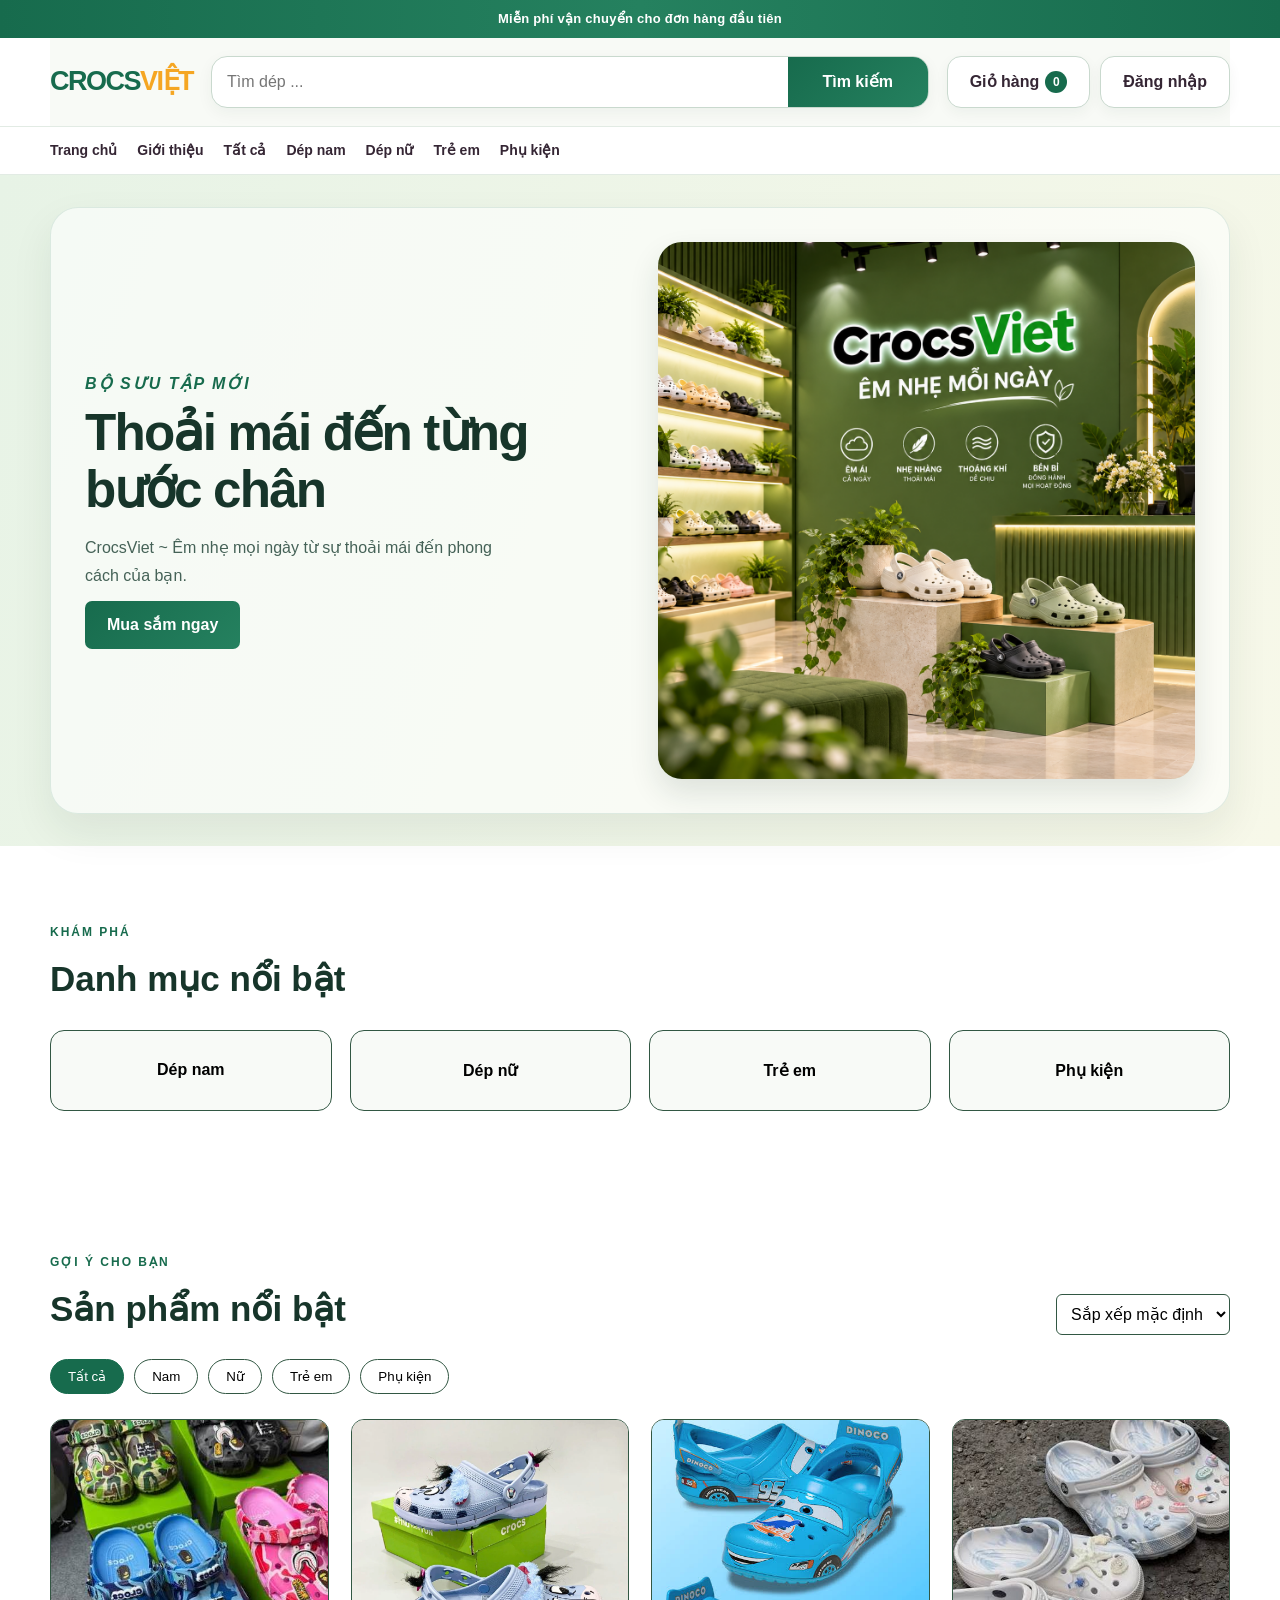
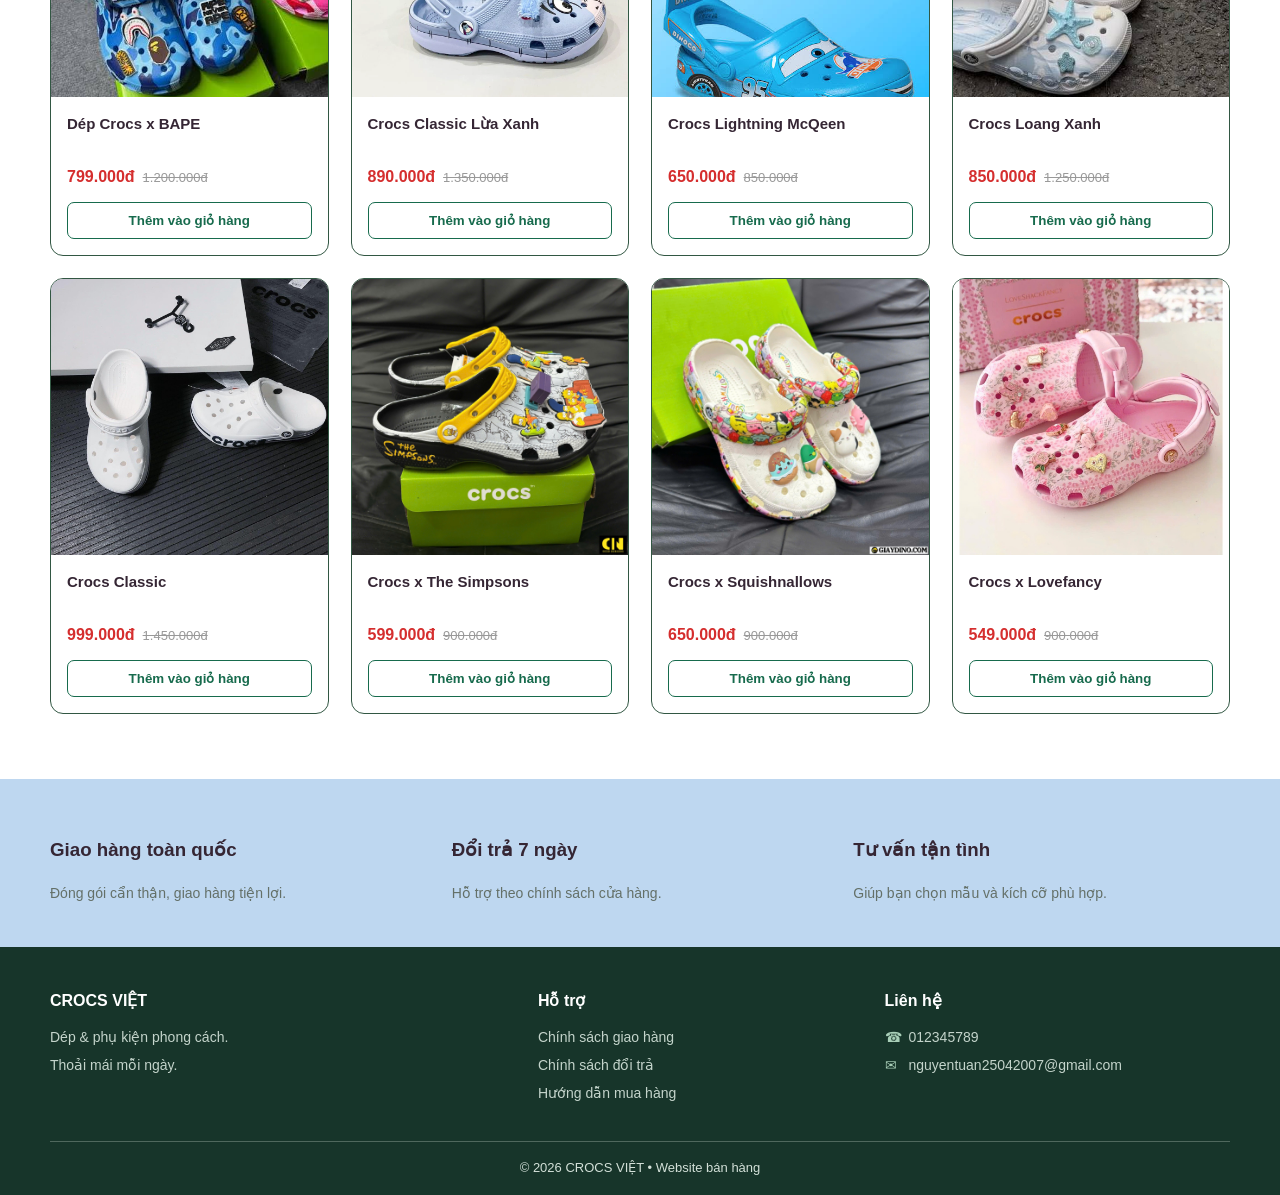
==== commit d44fd292: "Add files via upload" ====
--- a/index.html
+++ b/index.html
@@ -5,7 +5,7 @@
   <meta name="viewport" content="width=device-width, initial-scale=1">
   <title>Crocs Việt </title>
   <link rel="stylesheet" href="baitap.css">
-</head>p
+</head>
 <body>
   <div class="thong-bao">Miễn phí vận chuyển cho đơn hàng đầu tiên </div>
   <header class="dau-trang khung">
@@ -18,7 +18,7 @@
 
     <div class="hanh-dong">
       <a class="nut-gio-hang" href="#gio-hang" aria-label="Mở giỏ hàng">
-        Giỏ hàng <span class="cart-count" data-cart-count>0</span>
+        Giỏ hàng <span class="so-luong-tren-gio" data-cart-count>0</span>
       </a>
       <button class="nut-dang-nhap" type="button" data-open-auth="login">Đăng nhập</button>
     </div>
@@ -38,9 +38,9 @@
     <section class="phan-dau">
       <div class="khung noi-dung-phan-dau">
         <div>
-          <p> <h3>  <i> BỘ SƯU TẬP MỚI </i></h3></p>
+          <p class="nhan-nho"><i>BỘ SƯU TẬP MỚI</i></p>
           <h1>Thoải mái đến từng bước chân</h1>
-        <p> <h4> CrocsViet ~ Êm nhẹ mọi ngày từ sự thoải mái đến phong cách của bạn. </h4></p>
+          <p class="mo-ta-phan-dau">CrocsViet ~ Êm nhẹ mọi ngày từ sự thoải mái đến phong cách của bạn.</p>
           <a class="nut-chinh" href="#san-pham">Mua sắm ngay </a>
         </div>
         <div class="anh-phan-dau"><img src="./anh/anhlogo.png" alt="Ảnh trang chủ"> </div>
@@ -208,29 +208,29 @@
 
     </section>
 
-    <section class="cart-page" id="cartView" hidden>
+    <section class="trang-gio-hang" id="cartView" hidden>
       <div class="khung">
-        <a class="cart-back-link" href="#san-pham">← Tiếp tục mua sắm</a>
-        <div class="cart-page__heading">
-          <p class="intro-label">CROCS VIỆT</p>
+        <a class="lien-ket-quay-lai-mua-hang" href="#san-pham">← Tiếp tục mua sắm</a>
+        <div class="tieu-de-trang-gio-hang">
+          <p class="nhan-noi-dung">CROCS VIỆT</p>
           <h1>Giỏ hàng của bạn</h1>
           <p>Kiểm tra sản phẩm và số lượng trước khi tiếp tục.</p>
         </div>
 
-        <div class="cart-page__layout">
-          <section class="cart-panel cart-page__items" aria-labelledby="cartTitle">
+        <div class="bo-cuc-trang-gio-hang">
+          <section class="the-noi-dung-gio-hang danh-sach-trong-gio-hang" aria-labelledby="cartTitle">
             <h2 id="cartTitle">Sản phẩm trong giỏ hàng</h2>
-            <div class="cart-items" id="cartItems"></div>
-            <p class="cart-empty" id="cartEmpty">Giỏ hàng đang trống. Hãy chọn sản phẩm bạn yêu thích nhé.</p>
+            <div class="cac-san-pham-trong-gio" id="cartItems"></div>
+            <p class="gio-hang-trong" id="cartEmpty">Giỏ hàng đang trống. Hãy chọn sản phẩm bạn yêu thích nhé.</p>
           </section>
 
-          <aside class="cart-panel cart-page__summary" aria-label="Tóm tắt đơn hàng">
+          <aside class="the-noi-dung-gio-hang tom-tat-don-hang" aria-label="Tóm tắt đơn hàng">
             <h2>Tóm tắt đơn hàng</h2>
-            <p class="cart-summary-note">Phí vận chuyển và các ưu đãi sẽ được xác nhận khi đặt hàng.</p>
-            <p class="cart-status" id="cartStatus" aria-live="polite"></p>
-            <div class="cart-total"><span>Tổng cộng</span><strong id="cartTotal">0đ</strong></div>
-            <button class="cart-checkout" id="cartCheckout" type="button">Tiến hành đặt hàng</button>
-            <p class="cart-checkout-note">Thanh toán trực tuyến chưa được tích hợp.</p>
+            <p class="ghi-chu-don-hang">Phí vận chuyển và các ưu đãi sẽ được xác nhận khi đặt hàng.</p>
+            <p class="trang-thai-gio-hang" id="cartStatus" aria-live="polite"></p>
+            <div class="tong-tien-don-hang"><span>Tổng cộng</span><strong id="cartTotal">0đ</strong></div>
+            <button class="nut-tien-hanh-dat-hang" id="cartCheckout" type="button">Tiến hành đặt hàng</button>
+            <p class="ghi-chu-thanh-toan">Thanh toán trực tuyến chưa được tích hợp.</p>
           </aside>
         </div>
       </div>
@@ -263,60 +263,60 @@
     </div>
   </footer>
 
-  <div class="modal-san-pham" id="productModal" aria-hidden="true">
-    <button class="modal-san-pham__backdrop" type="button" data-close-product aria-label="Đóng chi tiết sản phẩm"></button>
-    <section class="modal-san-pham__panel" role="dialog" aria-modal="true" aria-labelledby="productModalTitle">
-      <button class="modal-san-pham__close" type="button" data-close-product aria-label="Đóng">×</button>
-      <img class="modal-san-pham__image" id="productModalImage" src="" alt="">
-      <div class="modal-san-pham__info">
+  <div class="hop-thoai-san-pham" id="productModal" aria-hidden="true">
+    <button class="nen-hop-thoai-san-pham" type="button" data-close-product aria-label="Đóng chi tiết sản phẩm"></button>
+    <section class="noi-dung-hop-thoai-san-pham" role="dialog" aria-modal="true" aria-labelledby="productModalTitle">
+      <button class="nut-dong-hop-thoai-san-pham" type="button" data-close-product aria-label="Đóng">×</button>
+      <img class="anh-hop-thoai-san-pham" id="productModalImage" src="" alt="">
+      <div class="thong-tin-hop-thoai-san-pham">
         <h2 id="productModalTitle"></h2>
-        <p class="modal-san-pham__price" id="productModalPrice"></p>
+        <p class="gia-hop-thoai-san-pham" id="productModalPrice"></p>
         <p id="productModalDescription"></p>
       </div>
     </section>
   </div>
 
-  <div class="modal-login" id="authModal" aria-hidden="true">
-    <div class="modal-login__backdrop" data-close-auth></div>
-    <div class="modal-login__panel" role="dialog" aria-modal="true" aria-labelledby="authTitle">
-      <button class="modal-close" type="button" aria-label="Đóng" data-close-auth>×</button>
-
-      <div class="auth-tabs" aria-label="Chọn đăng nhập hoặc đăng ký">
-        <button class="auth-tab active" type="button" data-auth-tab="login">Đăng nhập</button>
-        <button class="auth-tab" type="button" data-auth-tab="register">Đăng ký</button>
-      </div>
-
-      <form id="loginForm" class="form1 auth-form active" data-form="login" novalidate>
+  <div class="hop-thoai-dang-nhap" id="authModal" aria-hidden="true">
+    <div class="nen-hop-thoai-dang-nhap" data-close-auth></div>
+    <div class="noi-dung-hop-thoai-dang-nhap" role="dialog" aria-modal="true" aria-labelledby="authTitle">
+      <button class="nut-dong-hop-thoai" type="button" aria-label="Đóng" data-close-auth>×</button>
+
+      <div class="cac-tab-xac-thuc" aria-label="Chọn đăng nhập hoặc đăng ký">
+        <button class="tab-xac-thuc dang-hoat-dong" type="button" data-auth-tab="login">Đăng nhập</button>
+        <button class="tab-xac-thuc" type="button" data-auth-tab="register">Đăng ký</button>
+      </div>
+
+      <form id="loginForm" class="bieu-mau bieu-mau-xac-thuc dang-hoat-dong" data-form="login" novalidate>
         <h3 id="authTitle">Đăng nhập</h3>
-        <div class="group1">
+        <div class="nhom-truong-nhap">
           <label for="loginUsername">Tên đăng nhập</label>
           <input type="text" id="loginUsername" name="loginUsername" placeholder="Nhập tên đăng nhập">
         </div>
-        <div class="group1">
+        <div class="nhom-truong-nhap">
           <label for="loginPassword">Mật khẩu</label>
           <input type="password" id="loginPassword" name="loginPassword" placeholder="Nhập mật khẩu">
         </div>
-        <button type="submit" class="btn1">Đăng nhập</button>
+        <button type="submit" class="nut-gui-bieu-mau">Đăng nhập</button>
       </form>
 
-      <form id="registerForm" class="form1 auth-form" data-form="register" novalidate>
+      <form id="registerForm" class="bieu-mau bieu-mau-xac-thuc" data-form="register" novalidate>
         <h3>Đăng ký</h3>
-        <div class="group1">
+        <div class="nhom-truong-nhap">
           <label for="registerUsername">Tên đăng nhập</label>
           <input type="text" id="registerUsername" name="registerUsername" placeholder="Nhập tên đăng ký">
         </div>
-        <div class="group1">
+        <div class="nhom-truong-nhap">
           <label for="registerEmail">Email</label>
           <input type="email" id="registerEmail" name="registerEmail" placeholder="Nhập email của bạn">
         </div>
-        <div class="group1">
+        <div class="nhom-truong-nhap">
           <label for="registerPassword">Mật khẩu</label>
           <input type="password" id="registerPassword" name="registerPassword" placeholder="Nhập mật khẩu">
         </div>
-        <button type="submit" class="btn1">Đăng ký</button>
+        <button type="submit" class="nut-gui-bieu-mau">Đăng ký</button>
       </form>
 
-      <p id="authMessage" class="auth-message" aria-live="polite"></p>
+      <p id="authMessage" class="thong-bao-xac-thuc" aria-live="polite"></p>
     </div>
   </div>
 
--- a/baitap.css
+++ b/baitap.css
@@ -17,7 +17,7 @@
 body {
     margin: 0;
     color: var(--text);
-    font-family: Arial, Helvetica, sans-serif;
+    font-family: "Trebuchet MS", "Segoe UI", sans-serif;
     line-height: 1.5;
 }
 
@@ -41,11 +41,12 @@
 
 .thong-bao {
     text-align: center;
-    background: var(--green);
+    background: linear-gradient(90deg, #176b4d, #25815f, #176b4d);
     color: white;
     padding: 9px 12px;
     font-size: 13px;
     font-weight: 600;
+    letter-spacing: 0.02em;
 }
 
 .dau-trang {
@@ -53,7 +54,7 @@
     align-items: center;
     gap: 18px;
     padding: 18px 0;
-    background: #f4f4f0;
+    background: #f8faf6;
 }
 
 .bieu-tuong {
@@ -71,11 +72,18 @@
 .tim-kiem {
     display: flex;
     flex: 1;
-    border: 2px solid var(--line);
+    border: 1px solid #c9d9ce;
     background: white;
-    border-radius: 0;
+    border-radius: 16px;
     overflow: hidden;
     min-height: 52px;
+    box-shadow: 0 5px 16px rgba(23, 53, 42, 0.05);
+    transition: border-color 0.2s ease, box-shadow 0.2s ease;
+}
+
+.tim-kiem:focus-within {
+    border-color: var(--green);
+    box-shadow: 0 0 0 4px rgba(23, 107, 77, 0.1);
 }
 
 .tim-kiem input {
@@ -91,17 +99,24 @@
 .tim-kiem button,
 .nut-chinh {
     border: 0;
-    background: var(--green);
+    background: linear-gradient(135deg, #176b4d, #25815f);
     color: #fff;
     padding: 12px 22px;
     font-weight: 700;
     min-width: 140px;
     font-size: 16px;
+    transition: filter 0.2s ease, transform 0.2s ease;
+}
+
+.tim-kiem button:hover,
+.nut-chinh:hover {
+    filter: brightness(1.06);
 }
 
 .thanh-dieu-huong {
-    border-top: 1px solid var(--line);
-    border-bottom: 1px solid var(--line);
+    border-top: 1px solid #e2ebe4;
+    border-bottom: 1px solid #e2ebe4;
+    background: #fff;
 }
 
 .hanh-dong {
@@ -116,31 +131,35 @@
     display: inline-flex;
     align-items: center;
     justify-content: center;
-    border: 2px solid var(--line);
-    border-radius: 0;
+    border: 1px solid #c9d9ce;
+    border-radius: 14px;
     padding: 12px 22px;
-    background: white;
+    background: #fff;
     color: var(--text);
     font-weight: 700;
     cursor: pointer;
-    transition: all 0.2s ease;
+    transition: color 0.2s ease, background 0.2s ease, border-color 0.2s ease, box-shadow 0.2s ease, transform 0.2s ease;
     min-width: 120px;
     min-height: 52px;
     font-size: 16px;
+    box-shadow: 0 5px 14px rgba(23, 53, 42, 0.05);
 }
 
 .nut-dang-nhap:hover,
 .nut-gio-hang:hover {
-    background: var(--green);
+    background: #f0f8f2;
     color: white;
     border-color: var(--green);
+    color: var(--green);
+    box-shadow: 0 8px 18px rgba(23, 107, 77, 0.12);
+    transform: translateY(-1px);
 }
 
 .nut-gio-hang {
     position: relative;
 }
 
-.cart-count {
+.so-luong-tren-gio {
     display: inline-grid;
     place-items: center;
     min-width: 22px;
@@ -153,7 +172,7 @@
     font-size: 12px;
 }
 
-.nut-gio-hang:hover .cart-count {
+.nut-gio-hang:hover .so-luong-tren-gio {
     background: #fff;
     color: var(--green);
 }
@@ -174,6 +193,7 @@
 
 .phan-dau {
     background: linear-gradient(110deg, #e7f3e6, #f7f8e9);
+    padding: 32px 0;
 }
 
 .noi-dung-phan-dau {
@@ -181,8 +201,12 @@
     grid-template-columns: 1fr 1fr;
     align-items: center;
     gap: 35px;
-    min-height: 380px;
-    padding: 35px 0;
+    min-height: 430px;
+    padding: 34px;
+    border: 1px solid rgba(23, 107, 77, 0.12);
+    border-radius: 28px;
+    background: rgba(255, 255, 255, 0.58);
+    box-shadow: 0 18px 42px rgba(23, 53, 42, 0.08);
 }
 
 .phan-dau h1 {
@@ -190,6 +214,22 @@
     line-height: 1.12;
     margin: 8px 0 16px;
     color: var(--dark);
+    font-weight: 700;
+    letter-spacing: -0.035em;
+}
+
+.phan-dau .nhan-nho {
+    margin: 0;
+    color: var(--green);
+    font-size: 16px;
+}
+
+.mo-ta-phan-dau {
+    margin: 0;
+    color: #456257;
+    font-size: 16px;
+    font-weight: 500;
+    line-height: 1.7;
 }
 
 .phan-dau p:not(.nhan-nho) {
@@ -212,9 +252,10 @@
 .anh-phan-dau,
 .anh-cua-hang {
     background: #d8e8d7;
-    border-radius: 20px;
+    border-radius: 24px;
     min-height: 310px;
     overflow: hidden;
+    box-shadow: 0 14px 30px rgba(23, 53, 42, 0.12);
 }
 
 .anh-phan-dau img,
@@ -225,7 +266,7 @@
     display: block;
 }
 
-.nut-ghost {
+.nut-phu {
     display: inline-block;
     padding: 15px 22px;
     border: 1px solid var(--line);
@@ -235,16 +276,16 @@
     font-weight: 700;
 }
 
-.page-intro {
+.trang-gioi-thieu {
     background: #f5f8f5;
 }
 
-.intro-hero {
+.dau-trang-gioi-thieu {
     padding: 62px 0 28px;
     background: linear-gradient(135deg, #edf7f0, #f8faf7 55%, #f2f6ee);
 }
 
-.intro-hero__wrap {
+.khung-dau-trang-gioi-thieu {
     display: grid;
     grid-template-columns: 1.08fr 1fr;
     align-items: center;
@@ -256,7 +297,7 @@
     padding: 36px 32px;
 }
 
-.intro-label {
+.nhan-noi-dung {
     margin: 0 0 16px;
     color: var(--green);
     font-size: 16px;
@@ -264,7 +305,7 @@
     font-weight: 800;
 }
 
-.intro-hero__content h1 {
+.noi-dung-dau-trang-gioi-thieu h1 {
     margin: 0;
     max-width: 620px;
     font-size: clamp(42px, 4vw, 68px);
@@ -273,7 +314,7 @@
     letter-spacing: -0.06em;
 }
 
-.intro-hero__content p {
+.noi-dung-dau-trang-gioi-thieu p {
     margin: 20px 0 0;
     max-width: 580px;
     font-size: 18px;
@@ -281,11 +322,11 @@
     color: #355348;
 }
 
-.intro-hero__content .intro-label {
+.noi-dung-dau-trang-gioi-thieu .nhan-noi-dung {
     margin: 0 0 16px;
 }
 
-.intro-actions {
+.hanh-dong-gioi-thieu {
     display: flex;
     align-items: center;
     gap: 16px;
@@ -293,7 +334,7 @@
     margin-top: 28px;
 }
 
-.intro-hero__visual {
+.hinh-dau-trang-gioi-thieu {
     position: relative;
     aspect-ratio: 1 / 1;
     min-height: 0;
@@ -303,197 +344,21 @@
     background: #fff;
 }
 
-.intro-hero__visual img {
+.hinh-dau-trang-gioi-thieu img {
     width: 100%;
     height: 100%;
     object-fit: contain;
     display: block;
 }
 
-.hero-floating-card {
-    position: absolute;
-    right: 20px;
-    bottom: 18px;
-    background: rgba(255, 255, 255, 0.9);
-    color: var(--dark);
-    border-radius: 18px;
-    padding: 14px 18px;
-    box-shadow: 0 14px 28px rgba(16, 35, 26, 0.12);
-    display: flex;
-    flex-direction: column;
-    align-items: flex-start;
-    backdrop-filter: blur(6px);
-}
-
-.hero-floating-card span,
-.hero-floating-card small {
-    color: #4d635c;
-    font-size: 12px;
-    letter-spacing: 0.05em;
-    text-transform: uppercase;
-}
-
-.hero-floating-card strong {
-    font-size: 2rem;
-    line-height: 1;
-    color: var(--green);
-}
-
-.intro-story {
-    display: grid;
-    grid-template-columns: 1.2fr 0.8fr;
-    gap: 30px;
-    padding-top: 58px;
-    padding-bottom: 12px;
-}
-
-.intro-story__text {
-    background: white;
-    border: 1px solid rgba(25, 70, 54, 0.08);
-    border-radius: 22px;
-    padding: 28px 26px;
-    box-shadow: 0 12px 26px rgba(13, 35, 25, 0.04);
-}
-
-.intro-story__text h2 {
-    margin: 0 0 16px;
-    font-size: clamp(28px, 3vw, 42px);
-    line-height: 1.15;
-    color: var(--dark);
-}
-
-.intro-story__text p {
-    margin: 0;
-    color: #335247;
-    font-size: 17px;
-    line-height: 1.82;
-}
-
-.intro-story__stats {
-    display: grid;
-    grid-template-columns: 1fr;
-    gap: 18px;
-}
-
-.stat-item {
-    background: linear-gradient(180deg, #ffffff, #f3faf5);
-    border: 1px solid #d5e2d8;
-    border-radius: 18px;
-    padding: 24px 18px;
-    text-align: center;
-    box-shadow: 0 10px 18px rgba(20, 76, 57, 0.04);
-}
-
-.stat-item strong {
-    display: block;
-    font-size: 2.2rem;
-    color: var(--green);
-    margin-bottom: 6px;
-}
-
-.stat-item span {
-    color: #355348;
-    font-weight: 700;
-}
-
-.intro-features {
-    padding: 30px 0 40px;
-}
-
-.section-head {
-    margin-bottom: 22px;
-}
-
-.section-head h2 {
-    margin: 0;
-    font-size: clamp(28px, 3vw, 42px);
-    line-height: 1.15;
-    color: var(--dark);
-}
-
-.feature-grid {
-    display: grid;
-    grid-template-columns: repeat(3, minmax(0, 1fr));
-    gap: 22px;
-}
-
-.product-lines {
-    grid-template-columns: repeat(4, minmax(0, 1fr));
-}
-
-.feature-card {
-    background: white;
-    border: 1px solid #dfe8e1;
-    border-radius: 20px;
-    padding: 28px 22px;
-    box-shadow: 0 12px 25px rgba(10, 30, 22, 0.04);
-    transition: transform 0.2s ease, box-shadow 0.2s ease;
-}
-
-.feature-card:hover {
-    transform: translateY(-4px);
-    box-shadow: 0 18px 28px rgba(11, 40, 31, 0.08);
-}
-
-.feature-card--green {
-    background: linear-gradient(180deg, #f4faf6, #ffffff);
-}
-
-.feature-card--peach {
-    background: linear-gradient(180deg, #fff8f2, #ffffff);
-}
-
-.feature-card--mint {
-    background: linear-gradient(180deg, #f0fbf8, #ffffff);
-}
-
-.feature-card--sand {
-    background: linear-gradient(180deg, #f9f5ef, #ffffff);
-}
-
-.feature-icon {
-    width: 54px;
-    height: 54px;
-    display: grid;
-    place-items: center;
-    border-radius: 14px;
-    background: #dff1e6;
-    color: var(--green);
-    font-size: 24px;
-    margin-bottom: 14px;
-    font-weight: 800;
-}
-
-.feature-card h3 {
-    margin: 0 0 10px;
-    color: var(--dark);
-    font-size: 22px;
-}
-
-.feature-card p {
-    margin: 0;
-    font-size: 15px;
-    line-height: 1.7;
-    color: #3c5548;
-}
-
-.mini-tag {
-    display: inline-block;
-    margin-top: 18px;
-    padding: 8px 12px;
-    border-radius: 999px;
-    background: rgba(23, 107, 77, 0.08);
-    color: var(--green);
-    font-size: 12px;
-    font-weight: 700;
-}
-
-.intro-products {
+
+
+.danh-sach-san-pham-gioi-thieu {
     padding: 46px 0 64px;
     background: #fff;
 }
 
-.product-section-head {
+.dau-danh-sach-san-pham {
     display: flex;
     align-items: end;
     justify-content: space-between;
@@ -501,7 +366,7 @@
     margin-bottom: 28px;
 }
 
-.product-section-head h2 {
+.dau-danh-sach-san-pham h2 {
     max-width: 620px;
     margin: 0;
     color: var(--dark);
@@ -510,39 +375,39 @@
     letter-spacing: -0.04em;
 }
 
-.product-section-head > div > p:last-child {
+.dau-danh-sach-san-pham > div > p:last-child {
     max-width: 580px;
     margin: 12px 0 0;
     color: #5c6d64;
     line-height: 1.65;
 }
 
-.product-section-head > div > .product-data-note {
+.dau-danh-sach-san-pham > div > .ghi-chu-du-lieu-san-pham {
     margin-top: 8px;
     color: #7a877f;
     font-size: 12px;
     font-style: italic;
 }
 
-.product-all-link,
-.product-buy-link {
+.lien-ket-tat-ca-san-pham,
+.lien-ket-xem-san-pham {
     color: var(--green);
     font-weight: 800;
     white-space: nowrap;
 }
 
-.product-all-link span,
-.product-buy-link span {
+.lien-ket-tat-ca-san-pham span,
+.lien-ket-xem-san-pham span {
     display: inline-block;
     transition: transform 0.2s ease;
 }
 
-.product-all-link:hover span,
-.product-buy-link:hover span {
+.lien-ket-tat-ca-san-pham:hover span,
+.lien-ket-xem-san-pham:hover span {
     transform: translateX(4px);
 }
 
-.product-add-cart {
+.nut-them-vao-gio {
     width: 100%;
     margin-top: 12px;
     padding: 11px 12px;
@@ -556,18 +421,18 @@
     transition: background 0.2s ease, color 0.2s ease;
 }
 
-.product-add-cart:hover {
+.nut-them-vao-gio:hover {
     background: var(--green);
     color: #fff;
 }
 
-.intro-product-grid {
+.luoi-san-pham-gioi-thieu {
     display: grid;
     grid-template-columns: repeat(4, minmax(0, 1fr));
     gap: 22px;
 }
 
-.intro-product-card {
+.the-san-pham-gioi-thieu {
     min-width: 0;
     overflow: hidden;
     background: #fff;
@@ -577,12 +442,12 @@
     transition: transform 0.22s ease, box-shadow 0.22s ease;
 }
 
-.intro-product-card:hover {
+.the-san-pham-gioi-thieu:hover {
     transform: translateY(-5px);
     box-shadow: 0 18px 34px rgba(18, 48, 35, 0.12);
 }
 
-.intro-product-image {
+.anh-san-pham-gioi-thieu {
     position: relative;
     display: block;
     overflow: hidden;
@@ -590,7 +455,7 @@
     background: #f0f3f0;
 }
 
-.intro-product-image img {
+.anh-san-pham-gioi-thieu img {
     display: block;
     width: 100%;
     height: 100%;
@@ -600,11 +465,11 @@
     transition: transform 0.35s ease;
 }
 
-.intro-product-card:hover .intro-product-image img {
+.the-san-pham-gioi-thieu:hover .anh-san-pham-gioi-thieu img {
     transform: scale(1.045);
 }
 
-.product-number {
+.so-thu-tu-san-pham {
     position: absolute;
     left: 13px;
     top: 13px;
@@ -619,14 +484,14 @@
     font-weight: 800;
 }
 
-.intro-product-info {
+.thong-tin-san-pham-gioi-thieu {
     display: flex;
     flex-direction: column;
     align-items: flex-start;
     padding: 18px;
 }
 
-.product-type {
+.nhan-loai-san-pham {
     margin: 0 0 7px;
     color: #648074;
     font-size: 10px;
@@ -634,7 +499,7 @@
     letter-spacing: 0.12em;
 }
 
-.intro-product-info h3 {
+.thong-tin-san-pham-gioi-thieu h3 {
     min-height: 48px;
     margin: 0;
     color: var(--dark);
@@ -642,7 +507,7 @@
     line-height: 1.35;
 }
 
-.product-description {
+.mo-ta-san-pham {
     min-height: 76px;
     margin: 10px 0 16px;
     color: #5a6a62;
@@ -650,7 +515,7 @@
     line-height: 1.65;
 }
 
-.product-proof {
+.thong-ke-san-pham {
     display: flex;
     justify-content: space-between;
     align-items: center;
@@ -662,32 +527,32 @@
     font-size: 12px;
 }
 
-.product-rating {
+.danh-gia-san-pham {
     color: #a86b13;
     font-weight: 800;
     white-space: nowrap;
 }
 
-.product-rating > span {
+.danh-gia-san-pham > span {
     color: #e5a92e;
     font-size: 15px;
 }
 
-.product-rating small {
+.danh-gia-san-pham small {
     color: #758078;
     font-size: 11px;
     font-weight: 500;
 }
 
-.product-sold {
+.so-luong-da-mua {
     white-space: nowrap;
 }
 
-.product-sold strong {
-    color: var(--dark);
-}
-
-.product-buy-link {
+.so-luong-da-mua strong {
+    color: var(--dark);
+}
+
+.lien-ket-xem-san-pham {
     margin-top: auto;
     padding-top: 13px;
     border-top: 1px solid #e9eeea;
@@ -695,11 +560,11 @@
     font-size: 13px;
 }
 
-.intro-product-image {
+.anh-san-pham-gioi-thieu {
     cursor: zoom-in;
 }
 
-.image-lightbox {
+.hop-thoai-anh-phong-to {
     position: fixed;
     inset: 0;
     z-index: 1100;
@@ -709,11 +574,11 @@
     padding: 24px;
 }
 
-.image-lightbox.active {
-    display: flex;
-}
-
-.image-lightbox__backdrop {
+.hop-thoai-anh-phong-to.dang-hoat-dong {
+    display: flex;
+}
+
+.nen-hop-thoai-anh-phong-to {
     position: absolute;
     inset: 0;
     width: 100%;
@@ -723,7 +588,7 @@
     cursor: zoom-out;
 }
 
-.image-lightbox__content {
+.noi-dung-hop-thoai-anh-phong-to {
     position: relative;
     z-index: 1;
     display: flex;
@@ -733,7 +598,7 @@
     max-height: 94vh;
 }
 
-.image-lightbox__content img {
+.noi-dung-hop-thoai-anh-phong-to img {
     display: block;
     max-width: 100%;
     max-height: 84vh;
@@ -742,7 +607,7 @@
     box-shadow: 0 24px 70px rgba(0, 0, 0, 0.35);
 }
 
-.image-lightbox__content p {
+.noi-dung-hop-thoai-anh-phong-to p {
     margin: 12px 0 0;
     color: #fff;
     font-size: 16px;
@@ -750,7 +615,7 @@
     text-align: center;
 }
 
-.image-lightbox__close {
+.nut-dong-anh-phong-to {
     position: absolute;
     top: -16px;
     right: -16px;
@@ -767,56 +632,11 @@
     box-shadow: 0 5px 16px rgba(0, 0, 0, 0.24);
 }
 
-.intro-gallery {
-    padding: 10px 0 30px;
-}
-
-.gallery-title {
-    margin-bottom: 18px;
-}
-
-.gallery-title h2 {
-    margin: 0;
-    font-size: clamp(28px, 3vw, 42px);
-    line-height: 1.15;
-    color: var(--dark);
-}
-
-.gallery-grid {
-    display: grid;
-    grid-template-columns: 1fr 1fr 1fr;
-    gap: 18px;
-}
-
-.gallery-item {
-    border-radius: 20px;
-    overflow: hidden;
-    min-height: 220px;
-    background: #dfe9e1;
-    box-shadow: 0 16px 30px rgba(11, 35, 25, 0.05);
-}
-
-.gallery-item img {
-    width: 100%;
-    height: 100%;
-    object-fit: cover;
-    display: block;
-}
-
-.gallery-item.tall {
-    grid-row: span 2;
-    min-height: 470px;
-}
-
-.gallery-item.wide {
-    grid-column: span 2;
-}
-
-.intro-cta {
+.loi-moi-mua-hang {
     padding: 26px 0 55px;
 }
 
-.intro-cta__box {
+.khung-loi-moi-mua-hang {
     display: flex;
     align-items: center;
     justify-content: space-between;
@@ -829,14 +649,14 @@
     box-shadow: 0 14px 30px rgba(16, 55, 39, 0.07);
 }
 
-.intro-cta__box h2 {
+.khung-loi-moi-mua-hang h2 {
     margin: 0;
     font-size: clamp(24px, 3vw, 38px);
     line-height: 1.2;
     color: var(--dark);
 }
 
-.intro-cta__box .nhan-nho {
+.khung-loi-moi-mua-hang .nhan-nho {
     color: #477b61;
 }
 
@@ -845,50 +665,32 @@
 }
 
 @media (max-width: 980px) {
-    .intro-hero__wrap,
-    .intro-story,
-    .gallery-grid {
+    .khung-dau-trang-gioi-thieu {
         grid-template-columns: 1fr;
     }
 
-    .intro-product-grid {
+    .luoi-san-pham-gioi-thieu {
         grid-template-columns: repeat(2, minmax(0, 1fr));
     }
 
-    .product-lines,
-    .feature-grid {
-        grid-template-columns: 1fr 1fr;
-    }
-
-    .gallery-item.tall,
-    .gallery-item.wide {
-        grid-column: auto;
-        grid-row: auto;
-    }
-
-    .intro-cta__box {
+    .khung-loi-moi-mua-hang {
         flex-direction: column;
         align-items: flex-start;
     }
 
-    .product-section-head {
+    .dau-danh-sach-san-pham {
         align-items: flex-start;
         flex-direction: column;
     }
 }
 
 @media (max-width: 600px) {
-    .product-lines,
-    .feature-grid {
-        grid-template-columns: 1fr;
-    }
-
-    .intro-actions {
+    .hanh-dong-gioi-thieu {
         flex-direction: column;
         align-items: flex-start;
     }
 
-    .intro-product-grid {
+    .luoi-san-pham-gioi-thieu {
         grid-template-columns: 1fr;
     }
 }
@@ -1125,18 +927,18 @@
     font-size: 13px;
 }
 
-.cart-page {
+.trang-gio-hang {
     min-height: 55vh;
     padding: 42px 0 72px;
     background: #f5f8f5;
 }
 
-.cart-page[hidden],
+.trang-gio-hang[hidden],
 #trang-chu > section[hidden] {
     display: none;
 }
 
-.cart-back-link {
+.lien-ket-quay-lai-mua-hang {
     display: inline-block;
     margin-bottom: 24px;
     color: var(--green);
@@ -1144,11 +946,11 @@
     font-weight: 700;
 }
 
-.cart-page__heading {
+.tieu-de-trang-gio-hang {
     margin-bottom: 26px;
 }
 
-.cart-page__heading .intro-label {
+.tieu-de-trang-gio-hang .nhan-noi-dung {
     margin: 0 0 6px;
     color: var(--green);
     font-size: 12px;
@@ -1156,25 +958,25 @@
     letter-spacing: 0.13em;
 }
 
-.cart-page__heading h1 {
+.tieu-de-trang-gio-hang h1 {
     margin: 0;
     color: var(--dark);
     font-size: clamp(30px, 4vw, 42px);
 }
 
-.cart-page__heading > p:last-child {
+.tieu-de-trang-gio-hang > p:last-child {
     margin: 7px 0 0;
     color: #66756c;
 }
 
-.cart-page__layout {
+.bo-cuc-trang-gio-hang {
     display: grid;
     grid-template-columns: minmax(0, 1fr) minmax(270px, 340px);
     align-items: start;
     gap: 22px;
 }
 
-.cart-panel {
+.the-noi-dung-gio-hang {
     min-width: 0;
     padding: 24px;
     border: 1px solid #e2ebe4;
@@ -1183,33 +985,33 @@
     box-shadow: 0 8px 26px rgba(20, 54, 39, 0.05);
 }
 
-.cart-page__items {
+.danh-sach-trong-gio-hang {
     min-height: 220px;
 }
 
-.cart-page__items h2 {
+.danh-sach-trong-gio-hang h2 {
     margin: 0 0 18px;
     color: var(--dark);
     font-size: 20px;
 }
 
-.cart-page__summary h2 {
+.tom-tat-don-hang h2 {
     margin: 0 0 8px;
     color: var(--dark);
     font-size: 20px;
 }
 
-.cart-summary-note {
+.ghi-chu-don-hang {
     margin: 0 0 18px;
     color: #66756c;
     font-size: 13px;
 }
 
-.cart-items {
+.cac-san-pham-trong-gio {
     width: 100%;
 }
 
-.cart-row {
+.dong-san-pham-gio {
     display: grid;
     grid-template-columns: 76px minmax(0, 1fr) auto;
     gap: 13px;
@@ -1218,7 +1020,7 @@
     border-bottom: 1px solid #edf1ee;
 }
 
-.cart-row__image {
+.anh-san-pham-trong-gio {
     width: 76px;
     height: 76px;
     border-radius: 10px;
@@ -1226,34 +1028,34 @@
     object-fit: cover;
 }
 
-.cart-row__name {
+.ten-san-pham-trong-gio {
     margin: 0 0 5px;
     color: var(--dark);
     font-size: 14px;
     line-height: 1.35;
 }
 
-.cart-row__price {
+.gia-san-pham-trong-gio {
     color: var(--green);
     font-size: 13px;
     font-weight: 800;
 }
 
-.cart-row__controls {
+.nut-dieu-chinh-gio-hang {
     display: flex;
     align-items: center;
     gap: 8px;
     margin-top: 9px;
 }
 
-.cart-quantity-button,
-.cart-remove {
+.nut-thay-doi-so-luong,
+.nut-xoa-khoi-gio {
     border: 1px solid #d8e3dc;
     background: #fff;
     color: var(--dark);
 }
 
-.cart-quantity-button {
+.nut-thay-doi-so-luong {
     width: 27px;
     height: 27px;
     border-radius: 7px;
@@ -1261,21 +1063,21 @@
     line-height: 1;
 }
 
-.cart-quantity {
+.so-luong-san-pham-gio {
     min-width: 18px;
     text-align: center;
     font-size: 13px;
     font-weight: 700;
 }
 
-.cart-remove {
+.nut-xoa-khoi-gio {
     padding: 5px 7px;
     border: 0;
     color: #a74646;
     font-size: 12px;
 }
 
-.cart-row__subtotal {
+.tam-tinh-san-pham-gio {
     align-self: start;
     padding-top: 3px;
     color: var(--dark);
@@ -1284,30 +1086,30 @@
     white-space: nowrap;
 }
 
-.cart-empty {
+.gio-hang-trong {
     margin: 0;
     padding: 48px 20px;
     color: #66756c;
     text-align: center;
 }
 
-.cart-empty[hidden] {
+.gio-hang-trong[hidden] {
     display: none;
 }
 
-.cart-page__summary .cart-total {
+.tom-tat-don-hang .tong-tien-don-hang {
     padding-top: 14px;
     border-top: 1px solid #e4ebe6;
 }
 
-.cart-status {
+.trang-thai-gio-hang {
     min-height: 20px;
     margin: 0 0 8px;
     color: #a74646;
     font-size: 13px;
 }
 
-.cart-total {
+.tong-tien-don-hang {
     display: flex;
     justify-content: space-between;
     align-items: center;
@@ -1315,12 +1117,12 @@
     color: var(--dark);
 }
 
-.cart-total strong {
+.tong-tien-don-hang strong {
     color: var(--green);
     font-size: 22px;
 }
 
-.cart-checkout {
+.nut-tien-hanh-dat-hang {
     width: 100%;
     padding: 14px 18px;
     border: 0;
@@ -1331,60 +1133,36 @@
     font-weight: 800;
 }
 
-.cart-checkout:disabled {
+.nut-tien-hanh-dat-hang:disabled {
     background: #aab8af;
     cursor: not-allowed;
 }
 
-.cart-checkout-note {
+.ghi-chu-thanh-toan {
     margin: 9px 0 0;
     color: #78857d;
     font-size: 11px;
     text-align: center;
 }
 
-.container1 {
-    display: flex;
-    justify-content: center;
-    align-items: center;
-    padding: 50px 20px;
-    background: linear-gradient(135deg, #edf7ef, #f7f8ef);
-}
-
-.card1 {
-    width: min(420px, 100%);
-    background: #fff;
-    border: 1px solid #e3e9e4;
-    border-radius: 18px;
-    box-shadow: 0 12px 30px rgba(12, 40, 30, 0.08);
-    padding: 30px 24px;
-}
-
-.card1 h2 {
-    margin: 0 0 20px;
-    text-align: center;
-    font-size: 2rem;
-    color: var(--dark);
-}
-
-.form1 {
+.bieu-mau {
     display: flex;
     flex-direction: column;
     gap: 18px;
 }
 
-.group1 {
+.nhom-truong-nhap {
     display: flex;
     flex-direction: column;
     gap: 8px;
 }
 
-.group1 label {
+.nhom-truong-nhap label {
     font-weight: 700;
     color: var(--text);
 }
 
-.group1 input {
+.nhom-truong-nhap input {
     height: 46px;
     border: 1px solid #dfe7e2;
     border-radius: 10px;
@@ -1394,12 +1172,12 @@
     background: #fff;
 }
 
-.group1 input:focus {
+.nhom-truong-nhap input:focus {
     border-color: var(--green);
     box-shadow: 0 0 0 4px rgba(23,107,77,0.08);
 }
 
-.btn1 {
+.nut-gui-bieu-mau {
     height: 46px;
     border: none;
     border-radius: 10px;
@@ -1409,15 +1187,7 @@
     cursor: pointer;
 }
 
-.message1 {
-    min-height: 20px;
-    margin: 0;
-    text-align: center;
-    font-size: 0.9rem;
-    font-weight: 700;
-}
-
-.modal-login {
+.hop-thoai-dang-nhap {
     position: fixed;
     inset: 0;
     display: none;
@@ -1426,17 +1196,17 @@
     z-index: 999;
 }
 
-.modal-login.active {
-    display: flex;
-}
-
-.modal-login__backdrop {
+.hop-thoai-dang-nhap.dang-hoat-dong {
+    display: flex;
+}
+
+.nen-hop-thoai-dang-nhap {
     position: absolute;
     inset: 0;
     background: rgba(17, 24, 39, 0.5);
 }
 
-.modal-login__panel {
+.noi-dung-hop-thoai-dang-nhap {
     position: relative;
     z-index: 1;
     width: min(420px, calc(100% - 30px));
@@ -1446,7 +1216,7 @@
     box-shadow: 0 20px 40px rgba(0, 0, 0, 0.16);
 }
 
-.modal-close {
+.nut-dong-hop-thoai {
     position: absolute;
     top: 12px;
     right: 14px;
@@ -1458,69 +1228,14 @@
     color: #4d5a57;
 }
 
-.modal-login__panel h3 {
+.noi-dung-hop-thoai-dang-nhap h3 {
     margin: 0 0 18px;
     text-align: center;
     color: var(--dark);
     font-size: 2rem;
 }
 
-.field {
-    margin-bottom: 16px;
-}
-
-.field label {
-    display: block;
-    margin-bottom: 8px;
-    font-weight: 700;
-    color: var(--text);
-}
-
-.field input {
-    width: 100%;
-    height: 46px;
-    border: 1px solid #dfe7e2;
-    border-radius: 10px;
-    padding: 0 12px;
-    font: inherit;
-    background: white;
-}
-
-.field input:focus {
-    border-color: var(--green);
-    outline: none;
-    box-shadow: 0 0 0 4px rgba(23, 107, 77, 0.08);
-}
-
-.login-btn {
-    width: 100%;
-    height: 46px;
-    border: 0;
-    border-radius: 10px;
-    background: var(--green);
-    color: white;
-    font-weight: 700;
-    cursor: pointer;
-    margin-top: 6px;
-}
-
-.switch-auth {
-    margin: 18px 0 0;
-    text-align: center;
-    color: #4d5a57;
-    font-size: 0.92rem;
-}
-
-.link-toggle {
-    border: 0;
-    background: transparent;
-    padding: 0;
-    color: var(--green);
-    font-weight: 700;
-    cursor: pointer;
-}
-
-.auth-message {
+.thong-bao-xac-thuc {
     min-height: 22px;
     margin: 14px 0 0;
     font-size: 0.9rem;
@@ -1528,15 +1243,15 @@
     text-align: center;
 }
 
-.auth-message.error {
+.thong-bao-xac-thuc.co-loi {
     color: #d32f2f;
 }
 
-.auth-message.success {
+.thong-bao-xac-thuc.thanh-cong {
     color: #1f8a4c;
 }
 
-.auth-tabs {
+.cac-tab-xac-thuc {
     display: grid;
     grid-template-columns: 1fr 1fr;
     gap: 8px;
@@ -1546,7 +1261,7 @@
     background: #eef2ef;
 }
 
-.auth-tab {
+.tab-xac-thuc {
     padding: 10px 12px;
     border: 0;
     border-radius: 8px;
@@ -1555,24 +1270,24 @@
     font-weight: 700;
 }
 
-.auth-tab.active {
+.tab-xac-thuc.dang-hoat-dong {
     background: var(--green);
     color: #fff;
 }
 
-.auth-form {
+.bieu-mau-xac-thuc {
     display: none;
 }
 
-.auth-form.active {
-    display: flex;
-}
-
-.auth-form h3 {
+.bieu-mau-xac-thuc.dang-hoat-dong {
+    display: flex;
+}
+
+.bieu-mau-xac-thuc h3 {
     margin: 0 0 14px;
 }
 
-.modal-san-pham {
+.hop-thoai-san-pham {
     position: fixed;
     inset: 0;
     z-index: 1000;
@@ -1582,11 +1297,11 @@
     padding: 20px;
 }
 
-.modal-san-pham.active {
-    display: flex;
-}
-
-.modal-san-pham__backdrop {
+.hop-thoai-san-pham.dang-hoat-dong {
+    display: flex;
+}
+
+.nen-hop-thoai-san-pham {
     position: absolute;
     inset: 0;
     width: 100%;
@@ -1595,7 +1310,7 @@
     background: rgba(17, 24, 39, 0.65);
 }
 
-.modal-san-pham__panel {
+.noi-dung-hop-thoai-san-pham {
     position: relative;
     z-index: 1;
     display: grid;
@@ -1608,7 +1323,7 @@
     box-shadow: 0 20px 50px rgba(0, 0, 0, 0.25);
 }
 
-.modal-san-pham__image {
+.anh-hop-thoai-san-pham {
     width: 100%;
     height: 100%;
     min-height: 320px;
@@ -1617,23 +1332,23 @@
     background: #f1f4ef;
 }
 
-.modal-san-pham__info {
+.thong-tin-hop-thoai-san-pham {
     align-self: center;
     padding: 38px 30px;
 }
 
-.modal-san-pham__info h2 {
+.thong-tin-hop-thoai-san-pham h2 {
     margin: 0 32px 14px 0;
     color: var(--dark);
 }
 
-.modal-san-pham__price {
+.gia-hop-thoai-san-pham {
     color: #d52e2e;
     font-size: 20px;
     font-weight: 800;
 }
 
-.modal-san-pham__close {
+.nut-dong-hop-thoai-san-pham {
     position: absolute;
     top: 10px;
     right: 12px;
@@ -1649,7 +1364,7 @@
 }
 
 @media (max-width: 850px) {
-    .cart-page__layout {
+    .bo-cuc-trang-gio-hang {
         grid-template-columns: 1fr;
     }
 
@@ -1681,39 +1396,39 @@
 }
 
 @media (max-width: 560px) {
-    .cart-page {
+    .trang-gio-hang {
         padding: 30px 0 48px;
     }
 
-    .cart-panel {
+    .the-noi-dung-gio-hang {
         padding: 18px;
     }
 
-    .cart-row {
+    .dong-san-pham-gio {
         grid-template-columns: 62px minmax(0, 1fr);
         gap: 10px;
     }
 
-    .cart-row__image {
+    .anh-san-pham-trong-gio {
         width: 62px;
         height: 62px;
     }
 
-    .cart-row__subtotal {
+    .tam-tinh-san-pham-gio {
         grid-column: 2;
         padding: 0;
     }
 
-    .modal-san-pham__panel {
+    .noi-dung-hop-thoai-san-pham {
         grid-template-columns: 1fr;
     }
 
-    .modal-san-pham__image {
+    .anh-hop-thoai-san-pham {
         height: min(55vh, 360px);
         min-height: 0;
     }
 
-    .modal-san-pham__info {
+    .thong-tin-hop-thoai-san-pham {
         padding: 24px;
     }
 
@@ -1723,7 +1438,8 @@
     }
 
     .noi-dung-phan-dau {
-        padding: 38px 0;
+        padding: 24px;
+        gap: 24px;
     }
 
     .anh-phan-dau,
@@ -1762,10 +1478,6 @@
         font-size: 23px;
     }
 
-    .options-login {
-        flex-direction: column;
-        align-items: flex-start;
-    }
 }
 
 .nut-gio-hang {
